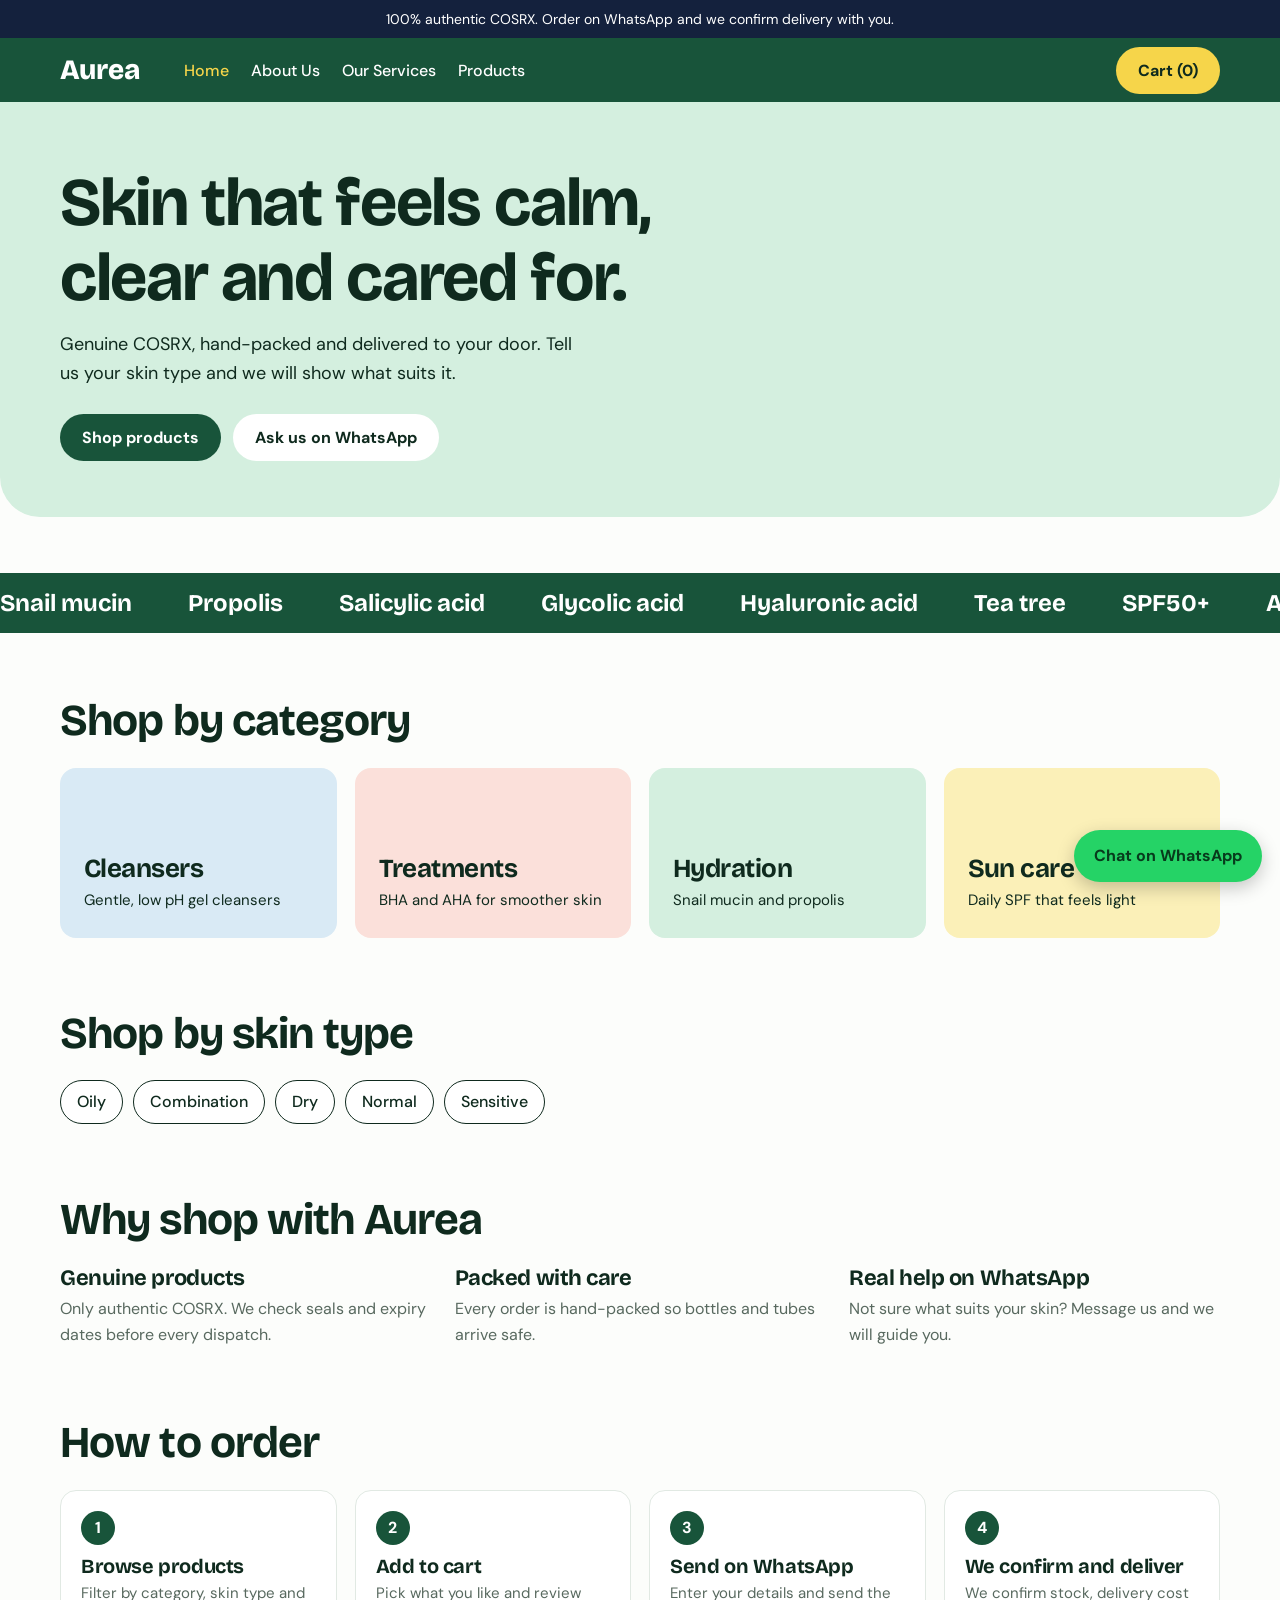
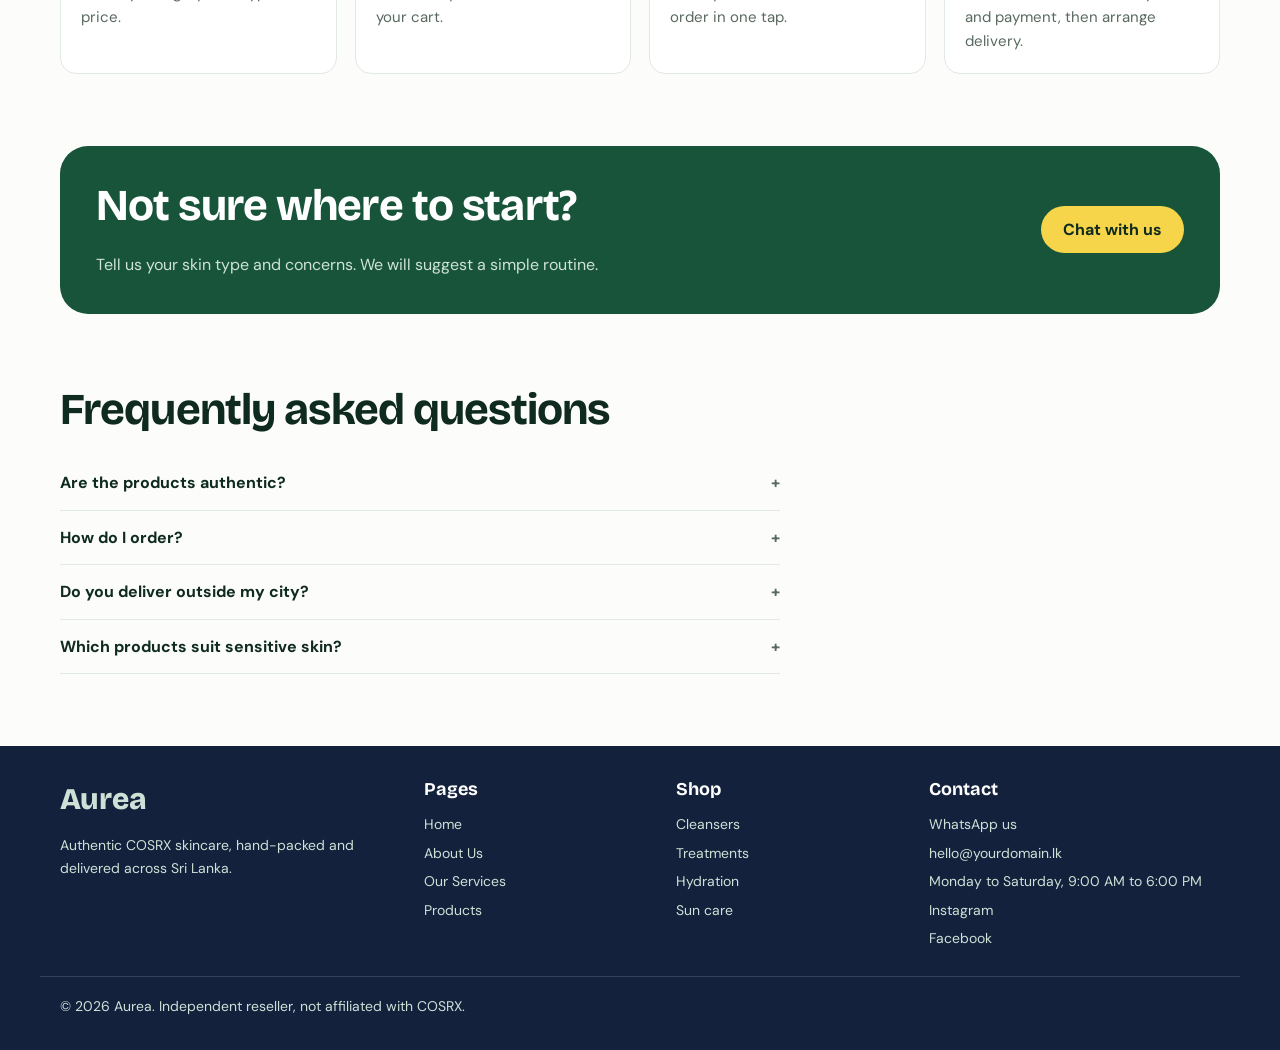
==== index.html @ 050f9576 "Add files via upload" ====
<!DOCTYPE html><html lang="en"><head><meta charset="utf-8"><meta name="viewport" content="width=device-width, initial-scale=1, viewport-fit=cover"><link rel="stylesheet" href="https://fonts.googleapis.com/css2?family=Bricolage+Grotesque:wght@500;700;800&family=DM+Sans:wght@400;500;700&display=swap"><link rel="stylesheet" href="style.css"><script>document.documentElement.className="js"</script><title>Aurea | Authentic COSRX Korean Skincare in Sri Lanka</title><meta name="description" content="Genuine COSRX skincare, hand-packed and delivered across Sri Lanka. Shop by category or skin type and order on WhatsApp."><meta property="og:title" content="Aurea | Authentic COSRX Korean Skincare in Sri Lanka"></head><body data-t="home"><div class="bar">100% authentic COSRX. Order on WhatsApp and we confirm delivery with you.</div>
<header><div class="w"><a class="logo" href="index.html">Aurea</a><nav class="nv"><a href="index.html" class="on">Home</a><a href="about.html">About Us</a><a href="services.html">Our Services</a><a href="products.html">Products</a></nav><span style="flex:1"></span><a class="btn pop" href="products.html#cart">Cart (<span data-cc>0</span>)</a></div></header>
<div class="hero"><div class="w"><h1>Skin that feels calm, clear and cared for.</h1><p>Genuine COSRX, hand-packed and delivered to your door. Tell us your skin type and we will show what suits it.</p><div class="btns"><a class="btn" href="products.html">Shop products</a><a class="btn w2" data-wa="Hello Aurea, I need help choosing a product." target="_blank" rel="noopener">Ask us on WhatsApp</a></div></div></div><div class="tk" aria-hidden="true"><div><span>Snail mucin</span><span>Propolis</span><span>Salicylic acid</span><span>Glycolic acid</span><span>Hyaluronic acid</span><span>Tea tree</span><span>SPF50+</span><span>Aloe</span><span>Snail mucin</span><span>Propolis</span><span>Salicylic acid</span><span>Glycolic acid</span><span>Hyaluronic acid</span><span>Tea tree</span><span>SPF50+</span><span>Aloe</span></div></div><div class="w"><section class="more rv"><h2>Shop by category</h2><div class="cats"><a class="cc c-Cleanse" href="products.html?c=Cleanse"><h3>Cleansers</h3><p>Gentle, low pH gel cleansers</p></a><a class="cc c-Treat" href="products.html?c=Treat"><h3>Treatments</h3><p>BHA and AHA for smoother skin</p></a><a class="cc c-Hydrate" href="products.html?c=Hydrate"><h3>Hydration</h3><p>Snail mucin and propolis</p></a><a class="cc c-Protect" href="products.html?c=Protect"><h3>Sun care</h3><p>Daily SPF that feels light</p></a></div></section><section class="more rv"><h2>Shop by skin type</h2><div class="pick"><a class="ch" href="products.html?s=Oily">Oily</a><a class="ch" href="products.html?s=Combination">Combination</a><a class="ch" href="products.html?s=Dry">Dry</a><a class="ch" href="products.html?s=Normal">Normal</a><a class="ch" href="products.html?s=Sensitive">Sensitive</a></div></section><section class="more rv"><h2>Why shop with Aurea</h2><div class="why"><div><h3>Genuine products</h3><p>Only authentic COSRX. We check seals and expiry dates before every dispatch.</p></div><div><h3>Packed with care</h3><p>Every order is hand-packed so bottles and tubes arrive safe.</p></div><div><h3>Real help on WhatsApp</h3><p>Not sure what suits your skin? Message us and we will guide you.</p></div></div></section><section class="more rv"><h2>How to order</h2><ol class="ol"><li><h3>Browse products</h3><p>Filter by category, skin type and price.</p></li><li><h3>Add to cart</h3><p>Pick what you like and review your cart.</p></li><li><h3>Send on WhatsApp</h3><p>Enter your details and send the order in one tap.</p></li><li><h3>We confirm and deliver</h3><p>We confirm stock, delivery cost and payment, then arrange delivery.</p></li></ol></section><section class="more rv"><div class="cta"><div><h2>Not sure where to start?</h2><p>Tell us your skin type and concerns. We will suggest a simple routine.</p></div><a class="btn pop" data-wa="Hello Aurea, can you suggest a routine for my skin?" target="_blank" rel="noopener">Chat with us</a></div></section><section class="more rv"><h2>Frequently asked questions</h2><div style="max-width:720px"><details><summary>Are the products authentic?</summary><p>Yes. We only sell genuine COSRX, sourced from trusted suppliers.</p></details><details><summary>How do I order?</summary><p>Add products to your cart, enter your name, phone and address, then send the order on WhatsApp. We reply to confirm.</p></details><details><summary>Do you deliver outside my city?</summary><p>Yes, we deliver across Sri Lanka. We confirm the delivery cost with you on WhatsApp.</p></details><details><summary>Which products suit sensitive skin?</summary><p>Use the Sensitive filter on the Products page, and always patch test a new product first.</p></details></div></section></div>
<footer><div class="w fg"><div><a class="logo" href="index.html">Aurea</a><p style="color:#cfe0d6">Authentic COSRX skincare, hand-packed and delivered across Sri Lanka.</p></div><div><h4>Pages</h4><a href="index.html">Home</a><a href="about.html">About Us</a><a href="services.html">Our Services</a><a href="products.html">Products</a></div><div><h4>Shop</h4><a href="products.html?c=Cleanse">Cleansers</a><a href="products.html?c=Treat">Treatments</a><a href="products.html?c=Hydrate">Hydration</a><a href="products.html?c=Protect">Sun care</a></div><div><h4>Contact</h4><a data-wa="Hello Aurea!" target="_blank" rel="noopener">WhatsApp us</a><a data-k="email">email</a><span data-k="hours"></span><a data-k="ig" target="_blank" rel="noopener">Instagram</a><a data-k="fb" target="_blank" rel="noopener">Facebook</a></div></div><div class="w fb"><span>&copy; 2026 Aurea. Independent reseller, not affiliated with COSRX.</span></div></footer><a class="fw" data-wa="Hello Aurea, I need help choosing a product." target="_blank" rel="noopener">Chat on WhatsApp</a><nav class="bn"><a href="index.html">Home</a><a href="products.html">Products</a><a href="products.html#cart">Cart</a></nav><script src="site.js"></script></body></html>
---- style.css ----
:root{--bg:#FCFDFB;--ink:#0F2A1E;--mute:#58695F;--g:#18543A;--mint:#D4EFDF;--pop:#F6D54A;--line:#E1E9E3;--r:16px;box-sizing:border-box}
*{box-sizing:border-box}html{scroll-behavior:smooth}
body{margin:0;background:var(--bg);color:var(--ink);font:400 16px/1.6 "DM Sans",system-ui,sans-serif;padding-top:env(safe-area-inset-top,0)}
h1,h2,h3{font-family:"Bricolage Grotesque",system-ui,sans-serif;margin:0;line-height:1.1;letter-spacing:-.02em}
button,input,select{font:inherit;color:inherit}button{cursor:pointer}
:focus-visible{outline:3px solid var(--g);outline-offset:2px}
.w{max-width:1200px;margin:0 auto;padding:0 20px}
.bar{background:var(--g);color:#fff;text-align:center;font-size:14px;padding:8px 12px}
header{position:sticky;top:0;z-index:20;background:rgba(252,253,251,.92);backdrop-filter:blur(10px);border-bottom:1px solid var(--line)}
header .w{display:flex;align-items:center;gap:16px;height:64px}
.logo{font:800 28px "Bricolage Grotesque";text-decoration:none;color:var(--g)}
.srch{flex:1;max-width:460px;margin-left:auto;border:1.5px solid var(--line);border-radius:999px;padding:9px 18px;background:#fff}
.btn{background:var(--g);color:#fff;border:0;border-radius:999px;padding:11px 22px;font-weight:700;text-decoration:none;display:inline-block}
.btn:hover{background:var(--ink)}.btn.pop{background:var(--pop);color:var(--ink)}.btn:disabled{background:#cfd8d2;color:#6b7a71;cursor:not-allowed}
.btn.o{background:none;color:var(--ink);border:1.5px solid var(--ink)}
.hero{background:var(--mint);border-radius:0 0 40px 40px;padding:44px 0 40px}
.hero h1{font-size:clamp(38px,6vw,68px);max-width:680px}
.hero p{max-width:520px;color:#32503f;font-size:18px;margin:14px 0 22px}
.pick{display:flex;gap:10px;flex-wrap:wrap;align-items:center}.pick b{margin-right:4px}
.ch{border:1.5px solid var(--ink);background:#fff;border-radius:999px;padding:8px 16px;font-weight:500}
.ch:hover,.ch.on{background:var(--ink);color:#fff}
.shop{display:grid;grid-template-columns:250px 1fr;gap:36px;padding:40px 20px 20px;align-items:start}
.sb{position:sticky;top:84px;background:#fff;border:1px solid var(--line);border-radius:var(--r);padding:20px}
.sb h3{font-size:17px;margin:20px 0 10px}.sb h3:first-of-type{margin-top:0}
.sb label{display:flex;gap:10px;align-items:center;padding:4px 0;cursor:pointer}.sb label span{margin-left:auto;color:var(--mute);font-size:13px}
.sb input[type=range]{width:100%;accent-color:var(--g)}.sb input[type=checkbox],.sb input[type=radio]{accent-color:var(--g);width:17px;height:17px}
.tb{display:flex;gap:12px;align-items:center;flex-wrap:wrap;margin-bottom:22px}.tb p{margin:0;color:var(--mute);margin-right:auto}
.tb select{border:1.5px solid var(--line);border-radius:999px;padding:9px 16px;background:#fff}
.fbtn{display:none}
.grid{display:grid;grid-template-columns:repeat(auto-fill,minmax(220px,1fr));gap:22px}
.card{background:#fff;border:1px solid var(--line);border-radius:var(--r);overflow:hidden;display:flex;flex-direction:column}
.tile{position:relative;aspect-ratio:1/1;display:flex;align-items:flex-end;justify-content:center;padding-bottom:16%;border:0;width:100%}
.c-Cleanse{background:#D9EAF5}.c-Treat{background:#FBE0DA}.c-Hydrate{background:#D4EFDF}.c-Protect{background:#FBF0B8}
.badge{position:absolute;top:12px;left:12px;background:#fff;border-radius:999px;font-size:12px;font-weight:700;padding:3px 10px}
.badge.low{background:var(--pop)}.badge.out{background:var(--ink);color:#fff}
.cb{padding:14px 16px 16px;display:flex;flex-direction:column;gap:6px;flex:1}
.cb h3{font-size:19px;line-height:1.2}.cb small{color:var(--mute)}
.cb .row{display:flex;align-items:center;justify-content:space-between;margin-top:auto;padding-top:8px}.pr{font:700 19px "Bricolage Grotesque"}
.add{background:var(--ink);color:#fff;border:0;border-radius:999px;width:38px;height:38px;font-size:22px;line-height:1}.add:disabled{background:#cfd8d2}
.sk{display:flex;gap:6px;flex-wrap:wrap}.sk i{font-style:normal;font-size:12px;background:#EEF4F0;border-radius:6px;padding:2px 8px}
.pk{position:relative;display:flex;align-items:center;justify-content:center;color:var(--g);font-size:11px;font-weight:700;box-shadow:inset -6px 0 12px rgba(0,0,0,.07)}
.pk i{font-style:normal;writing-mode:vertical-rl;transform:rotate(180deg);letter-spacing:.04em}
.bottle{width:64px;height:170px;border-radius:12px;background:#fff}.bottle:before,.drop:before{content:"";position:absolute;top:-24px;left:20px;width:24px;height:26px;background:var(--g);border-radius:4px 4px 0 0}
.tube{width:70px;height:150px;border-radius:6px 6px 26px 26px;background:#fff}
.jar{width:108px;height:80px;border-radius:12px;background:#fff;border-top:16px solid var(--g)}
.drop{width:58px;height:130px;border-radius:8px 8px 16px 16px;background:#fff}.drop:before{left:17px;top:-34px;height:36px;border-radius:10px 10px 2px 2px}
.empty{padding:40px;text-align:center;color:var(--mute);border:1.5px dashed var(--line);border-radius:var(--r)}
section.more{padding:64px 0 8px}section.more h2{font-size:clamp(30px,4vw,44px);margin-bottom:22px}
.steps{display:grid;grid-template-columns:repeat(auto-fit,minmax(220px,1fr));gap:16px}
.st{border-radius:var(--r);padding:22px;border:0;text-align:left;width:100%}.st h3{font-size:24px;margin-bottom:6px}.st p{margin:0;font-size:15px}
details{border-bottom:1px solid var(--line);padding:14px 0}summary{cursor:pointer;font-weight:700;list-style:none;display:flex;justify-content:space-between}summary::after{content:"+";color:var(--mute)}details[open]>summary::after{content:"\2212"}
details p,details ul{margin:10px 0 0;color:var(--mute)}details ul{padding-left:20px}
footer{margin-top:64px;background:var(--ink);color:#cfe0d6;padding:32px 0;font-size:14px}footer .w{display:flex;justify-content:space-between;gap:12px;flex-wrap:wrap}
dialog{border:0;border-radius:24px;padding:0;width:min(880px,94vw);max-height:92vh;overflow:auto;color:var(--ink)}dialog::backdrop{background:rgba(15,42,30,.55)}
.dg{display:grid;grid-template-columns:1fr 1fr}.dg .tile{aspect-ratio:auto;min-height:340px;height:100%;padding-bottom:0;align-items:center}.dg .tile .pk{transform:scale(1.5)}
.di{padding:28px}.di h2{font-size:30px;margin:6px 0 4px}.di .pr{font-size:26px}.x{position:absolute;right:14px;top:14px;background:#fff;border:0;border-radius:50%;width:38px;height:38px;font-size:20px;z-index:2}
.fa{display:grid;grid-template-columns:auto 1fr;gap:4px 16px;margin:16px 0;font-size:15px}.fa dt{color:var(--mute)}.fa dd{margin:0;font-weight:500}
.qty{display:inline-flex;align-items:center;border:1.5px solid var(--line);border-radius:999px;margin-right:10px}.qty button{background:none;border:0;width:36px;height:40px;font-size:18px}.qty span{min-width:22px;text-align:center}
.ov{position:fixed;inset:0;background:rgba(15,42,30,.5);z-index:30;display:none}.ov.on{display:block}
.dr{position:fixed;top:0;right:0;bottom:0;width:min(420px,100%);background:#fff;z-index:31;transform:translateX(105%);transition:transform .25s;display:flex;flex-direction:column;padding:20px;padding-top:calc(20px + env(safe-area-inset-top,0))}.dr.on{transform:none}
.dr h2{font-size:26px;margin-bottom:12px}.dl{flex:1;overflow:auto}
.li{display:grid;grid-template-columns:1fr auto;gap:2px 12px;padding:12px 0;border-bottom:1px solid var(--line);font-size:15px}.li .qty{grid-column:1}
.dr input{width:100%;border:1.5px solid var(--line);border-radius:12px;padding:10px 14px;margin-top:8px}
.tot{display:flex;justify-content:space-between;font:700 20px "Bricolage Grotesque";margin:12px 0}
@media(max-width:900px){.shop{grid-template-columns:1fr;padding-top:24px}.fbtn{display:inline-block}
.sb{position:fixed;left:0;top:0;bottom:0;width:min(320px,88%);z-index:31;border-radius:0;transform:translateX(-105%);transition:transform .25s;overflow:auto}.sb.on{transform:none}
.dg{grid-template-columns:1fr}.dg .tile{min-height:240px}.srch{display:none}header .w{justify-content:space-between}.logo{margin-right:auto}}
@media(prefers-reduced-motion:reduce){*{transition:none!important;scroll-behavior:auto!important}}

.nv{display:flex;gap:22px;margin-left:28px}.nv a{text-decoration:none;font-weight:500}.nv a:hover{color:var(--g)}
a.ch{text-decoration:none;color:var(--ink)}a.ch:hover{color:#fff}.btns{display:flex;gap:12px;flex-wrap:wrap}
.hero{padding:64px 0 56px}.hero p{margin-bottom:26px}.btn.w2{background:#fff;color:var(--ink)}
.cats{display:grid;grid-template-columns:repeat(auto-fit,minmax(240px,1fr));gap:18px}
.cc{border-radius:var(--r);padding:26px 24px;text-decoration:none;color:var(--ink);min-height:170px;display:flex;flex-direction:column;justify-content:flex-end}
.cc:hover{box-shadow:0 0 0 2px var(--ink) inset}.cc h3{font-size:26px}.cc p{margin:4px 0 0;font-size:15px}
.why{display:grid;grid-template-columns:repeat(auto-fit,minmax(240px,1fr));gap:24px}.why h3{font-size:22px;margin-bottom:6px}.why p{margin:0;color:var(--mute)}
.ol{counter-reset:s;display:grid;grid-template-columns:repeat(auto-fit,minmax(210px,1fr));gap:18px;padding:0;list-style:none;margin:0}
.ol li{counter-increment:s;background:#fff;border:1px solid var(--line);border-radius:var(--r);padding:20px}
.ol li:before{content:counter(s);display:grid;place-items:center;width:34px;height:34px;border-radius:50%;background:var(--g);color:#fff;font-weight:700;margin-bottom:10px}
.ol h3{font-size:20px;margin-bottom:4px}.ol p{margin:0;color:var(--mute);font-size:15px}
.cta{background:var(--g);color:#fff;border-radius:28px;padding:36px;display:flex;gap:20px;align-items:center;justify-content:space-between;flex-wrap:wrap}
.cta h2{font-size:clamp(26px,3.5vw,38px);margin:0}.cta p{margin:6px 0 0;color:#cfe3d7}
.fw{position:fixed;right:18px;bottom:calc(18px + env(safe-area-inset-bottom,0px));z-index:25;background:#25D366;color:#073b1c;font-weight:700;text-decoration:none;border-radius:999px;padding:13px 20px;box-shadow:0 6px 18px rgba(0,0,0,.22)}
@media(max-width:600px){.nv{gap:14px;margin-left:12px}}
/* page themes: each page gets its own accent, hero tint and footer colour */
body{--ft:#14213D}
body[data-t=products]{--g:#B3365F;--mint:#FBDDE7;--ft:#3A1030}
body[data-t=about]{--g:#0E6A7C;--mint:#D6EEF2;--ft:#1B2A41}
body[data-t=services]{--g:#B45309;--mint:#FCE6C9;--ft:#2B1A0B}
header{background:var(--g);border:0;backdrop-filter:none;color:#fff}.logo{color:#fff}.nv a{color:#fff}.nv a:hover,.nv a.on{color:var(--pop)}
.bar{background:var(--ft)}footer{background:var(--ft)}.hero p{color:var(--ink)}
footer .fg{display:grid;grid-template-columns:1.5fr 1fr 1fr 1.3fr;gap:28px;padding-bottom:24px}
footer .fg h4{color:#fff;margin:0 0 10px;font:700 18px "Bricolage Grotesque"}footer .fg a,footer .fg span{display:block;color:#cfe0d6;text-decoration:none;padding:3px 0}
footer .fg a:hover{color:var(--pop)}footer .fb{border-top:1px solid rgba(255,255,255,.15);padding-top:18px}footer .logo{font-size:30px}
.bn{display:none}
/* animation: one hero entrance, scroll reveals, a ticker, hovers */
@keyframes up{from{opacity:0;transform:translateY(26px)}to{opacity:1;transform:none}}
@keyframes tick{to{transform:translateX(-50%)}}
@keyframes pulse{0%{box-shadow:0 0 0 0 rgba(37,211,102,.55)}100%{box-shadow:0 0 0 18px rgba(37,211,102,0)}}
.hero h1,.hero p,.hero .btns,.hero .pick{animation:up .7s both}.hero p{animation-delay:.12s}.hero .btns,.hero .pick{animation-delay:.24s}
.js .rv{opacity:0;transform:translateY(24px);transition:opacity .7s,transform .7s}.js .rv.in{opacity:1;transform:none}
.tk{overflow:hidden;background:var(--g);color:#fff;padding:16px 0;margin-top:56px}
.tk div{display:flex;gap:56px;width:max-content;animation:tick 30s linear infinite;font:700 24px "Bricolage Grotesque"}
.cc,.card{transition:transform .2s,box-shadow .2s}.cc:hover{transform:translateY(-6px)}.card:hover{transform:translateY(-4px);box-shadow:0 12px 26px rgba(0,0,0,.09)}
.card{animation:up .5s both}.fw{animation:pulse 2.2s infinite}
@media(max-width:700px){.nv{display:none}footer .fg{grid-template-columns:1fr 1fr}body{padding-bottom:58px}
.bn{display:grid;grid-template-columns:repeat(3,1fr);position:fixed;bottom:0;left:0;right:0;z-index:24;background:#fff;border-top:1px solid var(--line);padding-bottom:env(safe-area-inset-bottom,0px)}
.bn a{text-align:center;padding:14px 0;text-decoration:none;font-weight:700;font-size:14px}.fw{bottom:calc(72px + env(safe-area-inset-bottom,0px))}}
@media(prefers-reduced-motion:reduce){*{animation:none!important}.js .rv{opacity:1;transform:none}}
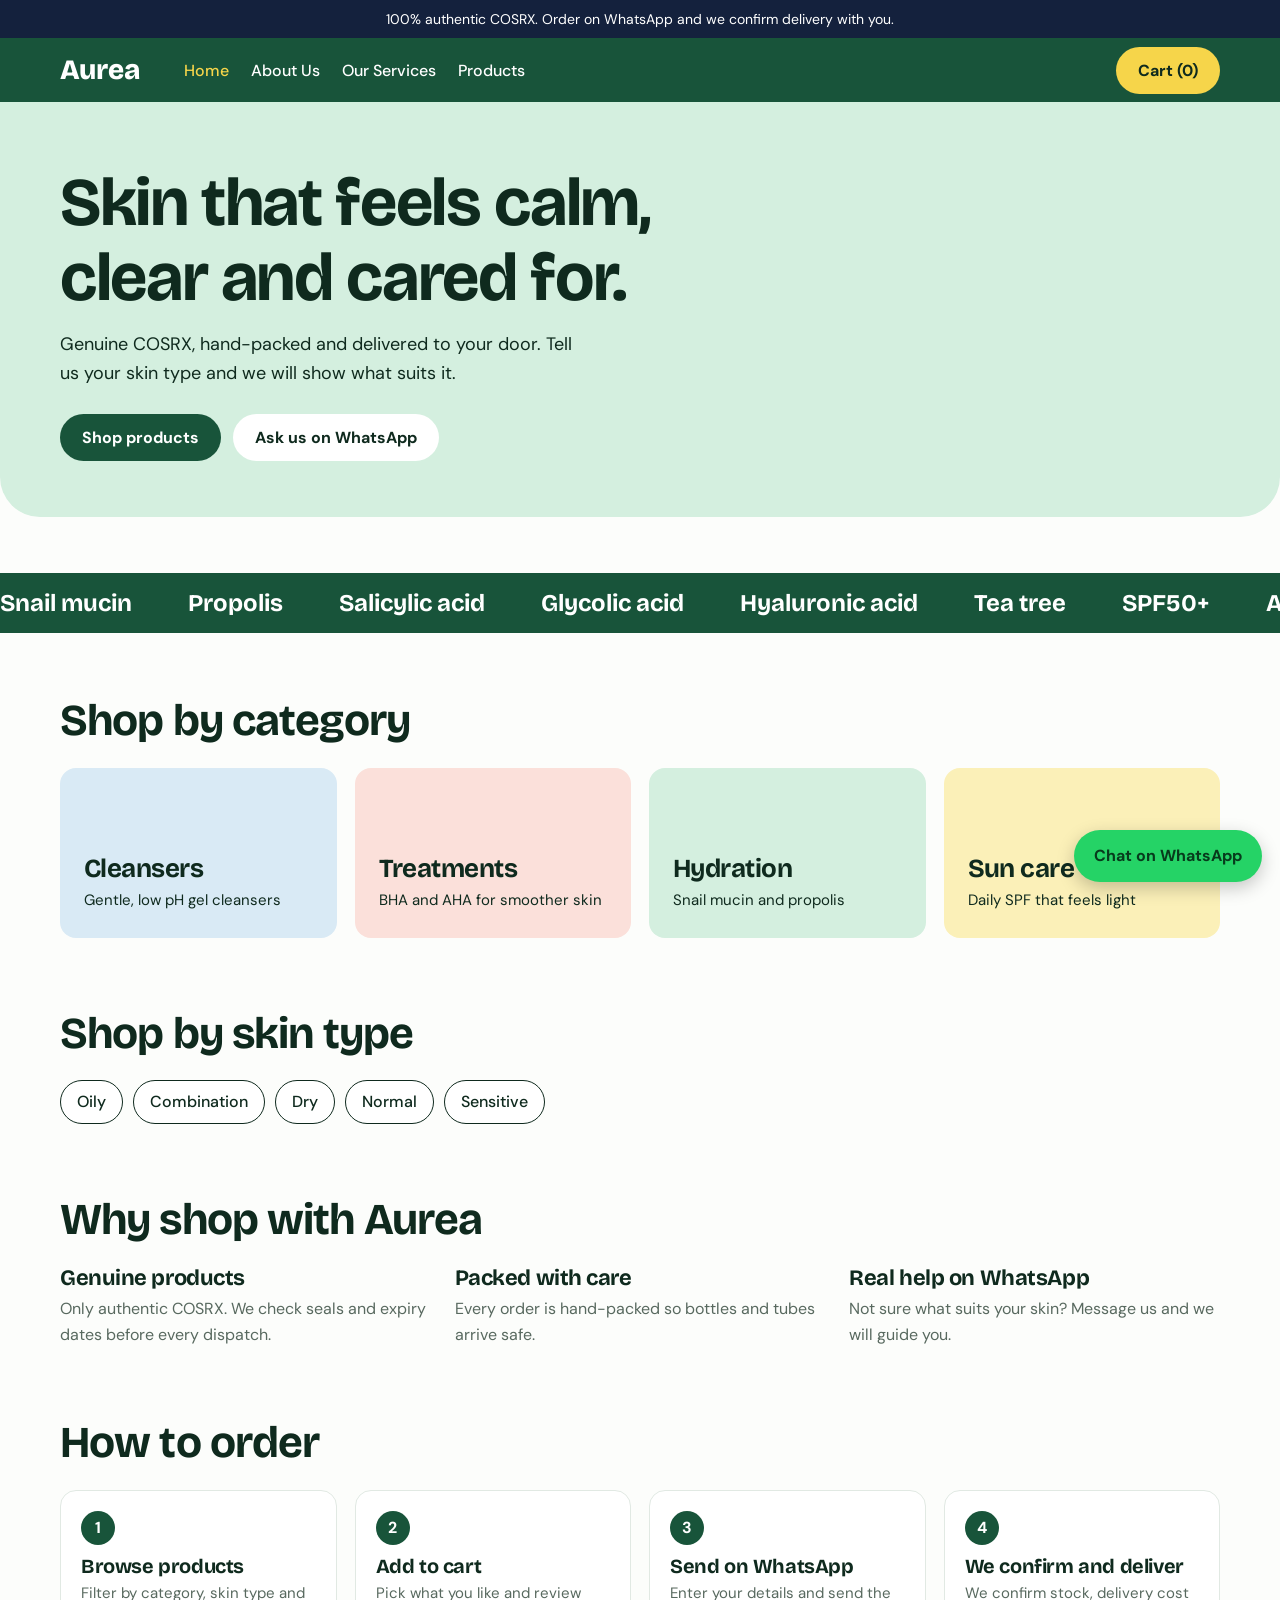
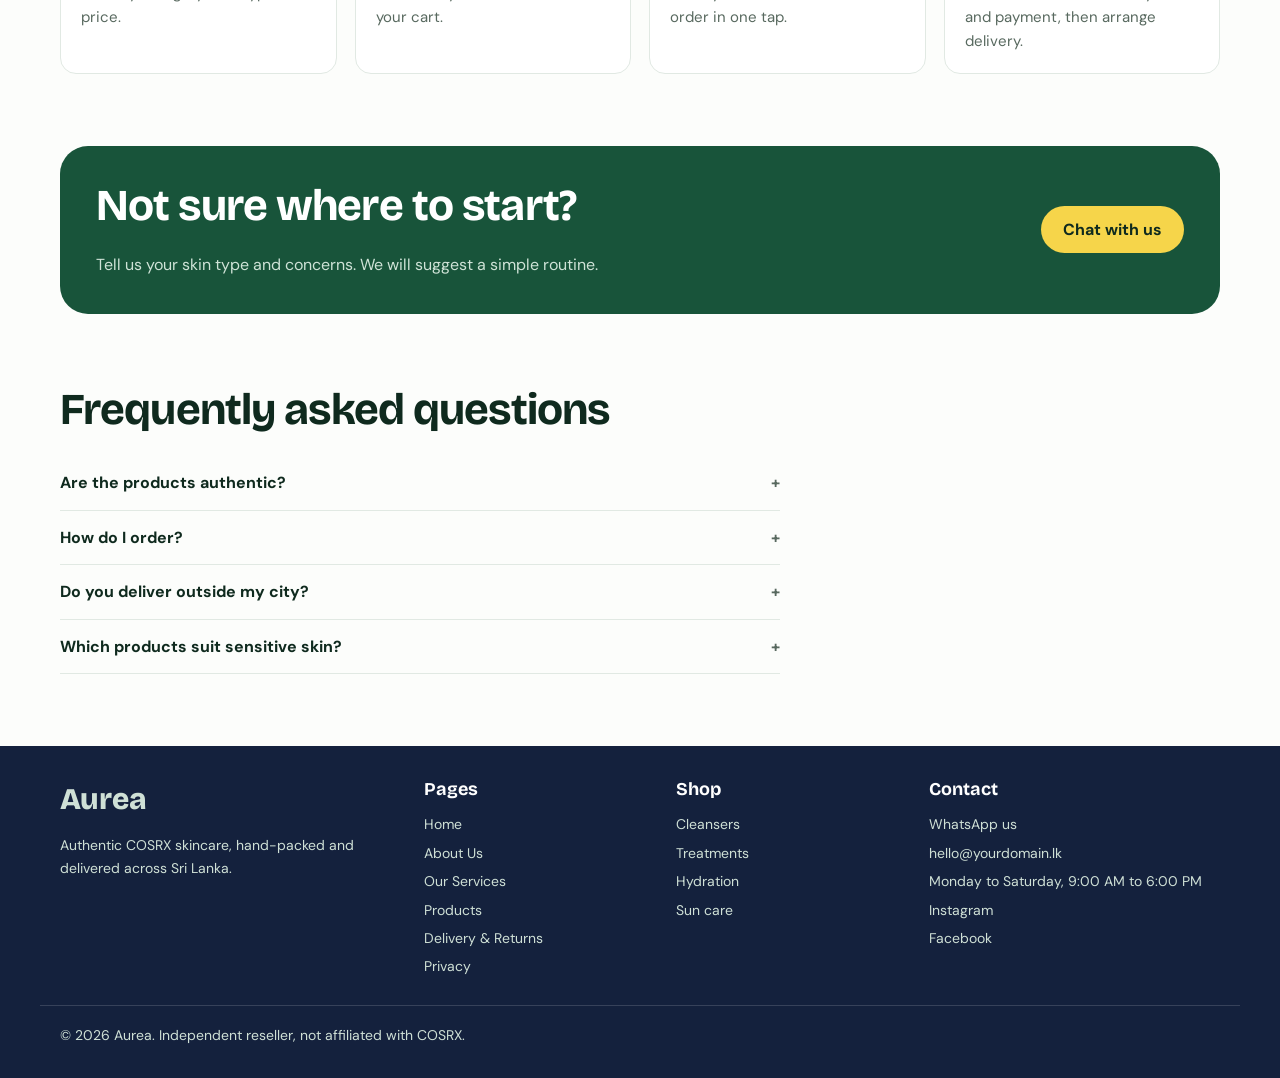
==== commit 434d636f: "Add files via upload" ====
--- a/index.html
+++ b/index.html
@@ -1,4 +1,4 @@
-<!DOCTYPE html><html lang="en"><head><meta charset="utf-8"><meta name="viewport" content="width=device-width, initial-scale=1, viewport-fit=cover"><link rel="stylesheet" href="https://fonts.googleapis.com/css2?family=Bricolage+Grotesque:wght@500;700;800&family=DM+Sans:wght@400;500;700&display=swap"><link rel="stylesheet" href="style.css"><script>document.documentElement.className="js"</script><title>Aurea | Authentic COSRX Korean Skincare in Sri Lanka</title><meta name="description" content="Genuine COSRX skincare, hand-packed and delivered across Sri Lanka. Shop by category or skin type and order on WhatsApp."><meta property="og:title" content="Aurea | Authentic COSRX Korean Skincare in Sri Lanka"></head><body data-t="home"><div class="bar">100% authentic COSRX. Order on WhatsApp and we confirm delivery with you.</div>
+<!DOCTYPE html><html lang="en"><head><meta charset="utf-8"><meta name="viewport" content="width=device-width, initial-scale=1, viewport-fit=cover"><link rel="stylesheet" href="https://fonts.googleapis.com/css2?family=Bricolage+Grotesque:wght@500;700;800&family=DM+Sans:wght@400;500;700&display=swap"><link rel="stylesheet" href="style.css"><script>document.documentElement.className="js"</script><title>Aurea | Authentic COSRX Korean Skincare in Sri Lanka</title><meta name="description" content="Genuine COSRX skincare, hand-packed and delivered across Sri Lanka. Shop by category or skin type and order on WhatsApp."><meta property="og:title" content="Aurea | Authentic COSRX Korean Skincare in Sri Lanka"><link rel="icon" href="favicon.svg" type="image/svg+xml"><link rel="canonical" href="https://YOUR-SITE.example/"><meta property="og:type" content="website"><meta property="og:site_name" content="Aurea"><meta property="og:image" content="https://YOUR-SITE.example/og.png"><meta name="twitter:card" content="summary_large_image"></head><body data-t="home"><div class="bar">100% authentic COSRX. Order on WhatsApp and we confirm delivery with you.</div>
 <header><div class="w"><a class="logo" href="index.html">Aurea</a><nav class="nv"><a href="index.html" class="on">Home</a><a href="about.html">About Us</a><a href="services.html">Our Services</a><a href="products.html">Products</a></nav><span style="flex:1"></span><a class="btn pop" href="products.html#cart">Cart (<span data-cc>0</span>)</a></div></header>
 <div class="hero"><div class="w"><h1>Skin that feels calm, clear and cared for.</h1><p>Genuine COSRX, hand-packed and delivered to your door. Tell us your skin type and we will show what suits it.</p><div class="btns"><a class="btn" href="products.html">Shop products</a><a class="btn w2" data-wa="Hello Aurea, I need help choosing a product." target="_blank" rel="noopener">Ask us on WhatsApp</a></div></div></div><div class="tk" aria-hidden="true"><div><span>Snail mucin</span><span>Propolis</span><span>Salicylic acid</span><span>Glycolic acid</span><span>Hyaluronic acid</span><span>Tea tree</span><span>SPF50+</span><span>Aloe</span><span>Snail mucin</span><span>Propolis</span><span>Salicylic acid</span><span>Glycolic acid</span><span>Hyaluronic acid</span><span>Tea tree</span><span>SPF50+</span><span>Aloe</span></div></div><div class="w"><section class="more rv"><h2>Shop by category</h2><div class="cats"><a class="cc c-Cleanse" href="products.html?c=Cleanse"><h3>Cleansers</h3><p>Gentle, low pH gel cleansers</p></a><a class="cc c-Treat" href="products.html?c=Treat"><h3>Treatments</h3><p>BHA and AHA for smoother skin</p></a><a class="cc c-Hydrate" href="products.html?c=Hydrate"><h3>Hydration</h3><p>Snail mucin and propolis</p></a><a class="cc c-Protect" href="products.html?c=Protect"><h3>Sun care</h3><p>Daily SPF that feels light</p></a></div></section><section class="more rv"><h2>Shop by skin type</h2><div class="pick"><a class="ch" href="products.html?s=Oily">Oily</a><a class="ch" href="products.html?s=Combination">Combination</a><a class="ch" href="products.html?s=Dry">Dry</a><a class="ch" href="products.html?s=Normal">Normal</a><a class="ch" href="products.html?s=Sensitive">Sensitive</a></div></section><section class="more rv"><h2>Why shop with Aurea</h2><div class="why"><div><h3>Genuine products</h3><p>Only authentic COSRX. We check seals and expiry dates before every dispatch.</p></div><div><h3>Packed with care</h3><p>Every order is hand-packed so bottles and tubes arrive safe.</p></div><div><h3>Real help on WhatsApp</h3><p>Not sure what suits your skin? Message us and we will guide you.</p></div></div></section><section class="more rv"><h2>How to order</h2><ol class="ol"><li><h3>Browse products</h3><p>Filter by category, skin type and price.</p></li><li><h3>Add to cart</h3><p>Pick what you like and review your cart.</p></li><li><h3>Send on WhatsApp</h3><p>Enter your details and send the order in one tap.</p></li><li><h3>We confirm and deliver</h3><p>We confirm stock, delivery cost and payment, then arrange delivery.</p></li></ol></section><section class="more rv"><div class="cta"><div><h2>Not sure where to start?</h2><p>Tell us your skin type and concerns. We will suggest a simple routine.</p></div><a class="btn pop" data-wa="Hello Aurea, can you suggest a routine for my skin?" target="_blank" rel="noopener">Chat with us</a></div></section><section class="more rv"><h2>Frequently asked questions</h2><div style="max-width:720px"><details><summary>Are the products authentic?</summary><p>Yes. We only sell genuine COSRX, sourced from trusted suppliers.</p></details><details><summary>How do I order?</summary><p>Add products to your cart, enter your name, phone and address, then send the order on WhatsApp. We reply to confirm.</p></details><details><summary>Do you deliver outside my city?</summary><p>Yes, we deliver across Sri Lanka. We confirm the delivery cost with you on WhatsApp.</p></details><details><summary>Which products suit sensitive skin?</summary><p>Use the Sensitive filter on the Products page, and always patch test a new product first.</p></details></div></section></div>
-<footer><div class="w fg"><div><a class="logo" href="index.html">Aurea</a><p style="color:#cfe0d6">Authentic COSRX skincare, hand-packed and delivered across Sri Lanka.</p></div><div><h4>Pages</h4><a href="index.html">Home</a><a href="about.html">About Us</a><a href="services.html">Our Services</a><a href="products.html">Products</a></div><div><h4>Shop</h4><a href="products.html?c=Cleanse">Cleansers</a><a href="products.html?c=Treat">Treatments</a><a href="products.html?c=Hydrate">Hydration</a><a href="products.html?c=Protect">Sun care</a></div><div><h4>Contact</h4><a data-wa="Hello Aurea!" target="_blank" rel="noopener">WhatsApp us</a><a data-k="email">email</a><span data-k="hours"></span><a data-k="ig" target="_blank" rel="noopener">Instagram</a><a data-k="fb" target="_blank" rel="noopener">Facebook</a></div></div><div class="w fb"><span>&copy; 2026 Aurea. Independent reseller, not affiliated with COSRX.</span></div></footer><a class="fw" data-wa="Hello Aurea, I need help choosing a product." target="_blank" rel="noopener">Chat on WhatsApp</a><nav class="bn"><a href="index.html">Home</a><a href="products.html">Products</a><a href="products.html#cart">Cart</a></nav><script src="site.js"></script></body></html>+<footer><div class="w fg"><div><a class="logo" href="index.html">Aurea</a><p style="color:#cfe0d6">Authentic COSRX skincare, hand-packed and delivered across Sri Lanka.</p></div><div><h4>Pages</h4><a href="index.html">Home</a><a href="about.html">About Us</a><a href="services.html">Our Services</a><a href="products.html">Products</a><a href="policy.html">Delivery &amp; Returns</a><a href="privacy.html">Privacy</a></div><div><h4>Shop</h4><a href="products.html?c=Cleanse">Cleansers</a><a href="products.html?c=Treat">Treatments</a><a href="products.html?c=Hydrate">Hydration</a><a href="products.html?c=Protect">Sun care</a></div><div><h4>Contact</h4><a data-wa="Hello Aurea!" target="_blank" rel="noopener">WhatsApp us</a><a data-k="email">email</a><span data-k="hours"></span><a data-k="ig" target="_blank" rel="noopener">Instagram</a><a data-k="fb" target="_blank" rel="noopener">Facebook</a></div></div><div class="w fb"><span>&copy; 2026 Aurea. Independent reseller, not affiliated with COSRX.</span></div></footer><a class="fw" data-wa="Hello Aurea, I need help choosing a product." target="_blank" rel="noopener">Chat on WhatsApp</a><nav class="bn"><a href="index.html">Home</a><a href="products.html">Products</a><a href="products.html#cart">Cart</a></nav><script src="site.js"></script></body></html>
--- a/style.css
+++ b/style.css
@@ -107,4 +107,8 @@
 @media(max-width:700px){.nv{display:none}footer .fg{grid-template-columns:1fr 1fr}body{padding-bottom:58px}
 .bn{display:grid;grid-template-columns:repeat(3,1fr);position:fixed;bottom:0;left:0;right:0;z-index:24;background:#fff;border-top:1px solid var(--line);padding-bottom:env(safe-area-inset-bottom,0px)}
 .bn a{text-align:center;padding:14px 0;text-decoration:none;font-weight:700;font-size:14px}.fw{bottom:calc(72px + env(safe-area-inset-bottom,0px))}}
-@media(prefers-reduced-motion:reduce){*{animation:none!important}.js .rv{opacity:1;transform:none}}+@media(prefers-reduced-motion:reduce){*{animation:none!important}.js .rv{opacity:1;transform:none}}
+body[data-t=legal]{--g:#475569;--mint:#E8ECF1;--ft:#1E293B}
+.tile{text-decoration:none}.tile img{position:absolute;inset:0;width:100%;height:100%;object-fit:contain;background:#fff;padding:8%}.badge{z-index:1}
+.cb h3 a{color:inherit;text-decoration:none}.cb h3 a:hover{text-decoration:underline}
+.leg{max-width:760px}.leg h2{font-size:26px;margin:30px 0 8px}.leg p,.leg li{color:var(--mute)}.crumb{font-size:14px;color:var(--mute)}.crumb a{color:var(--g)}
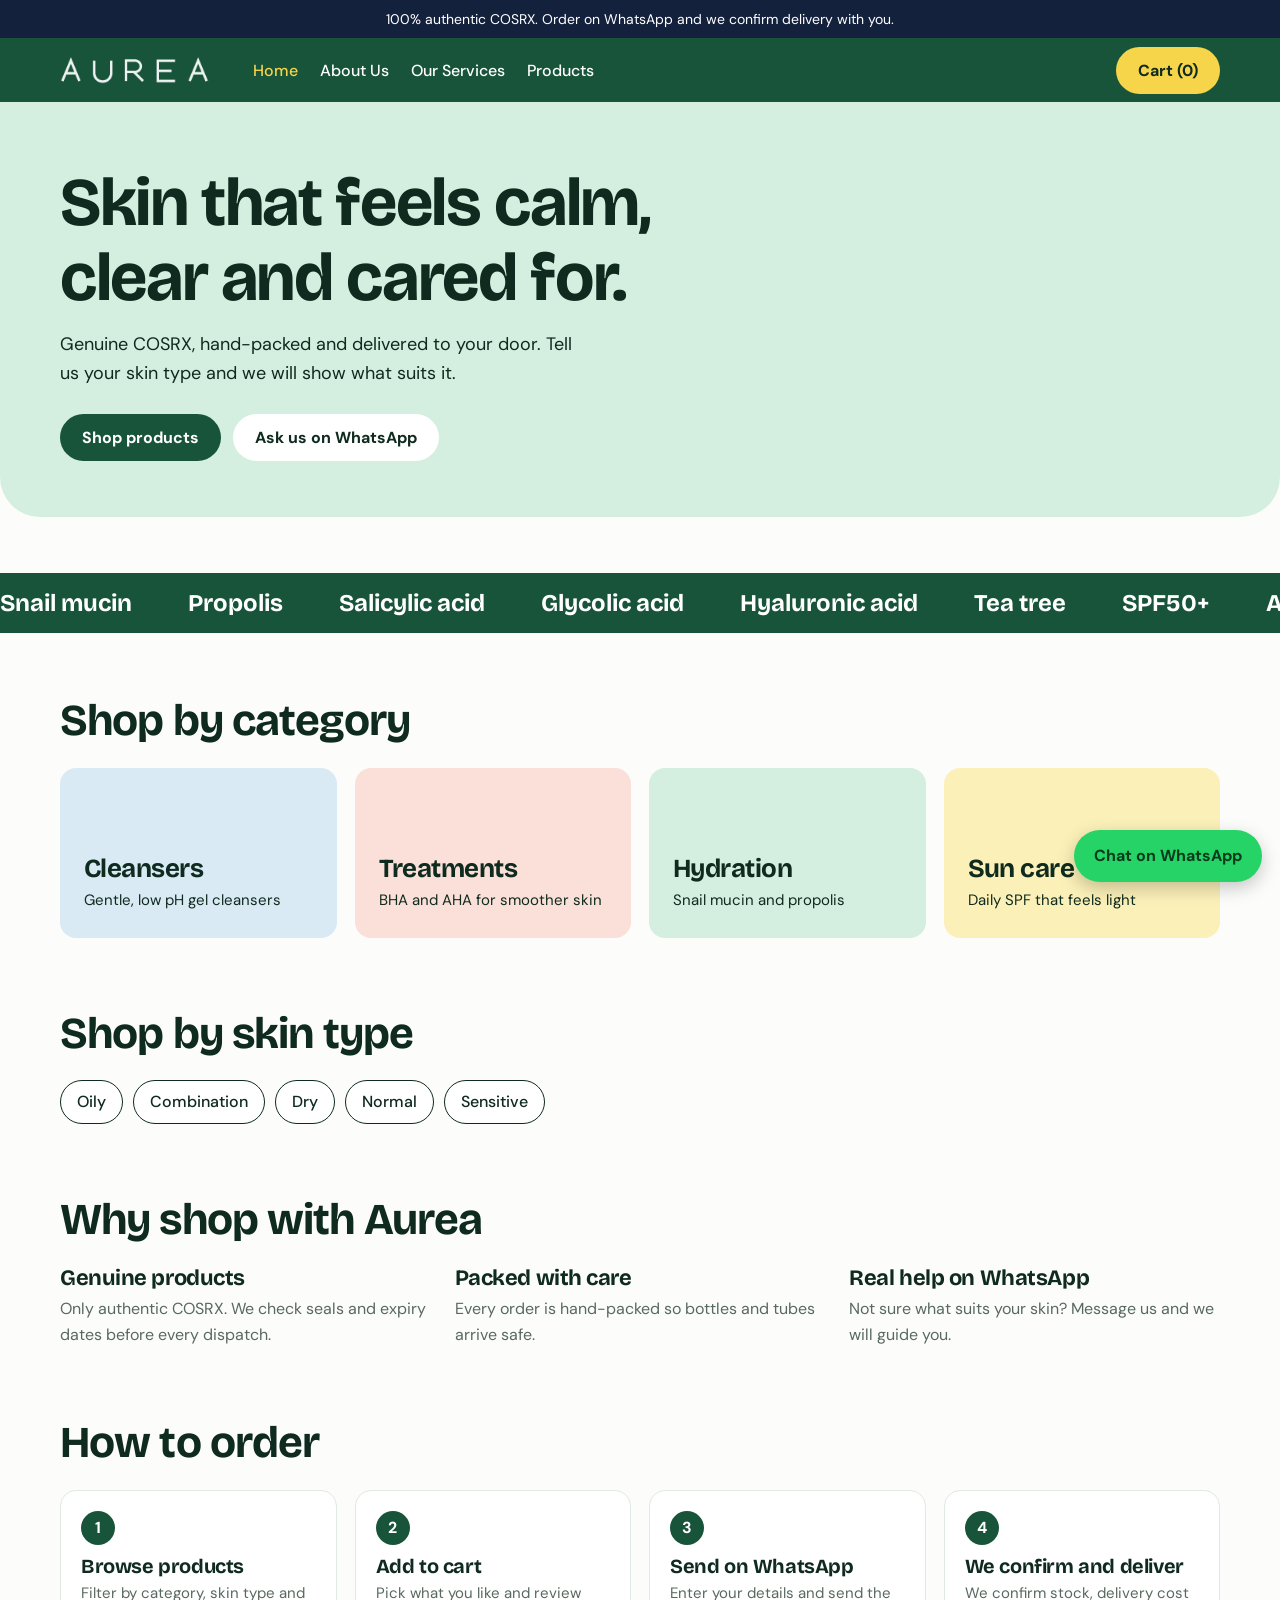
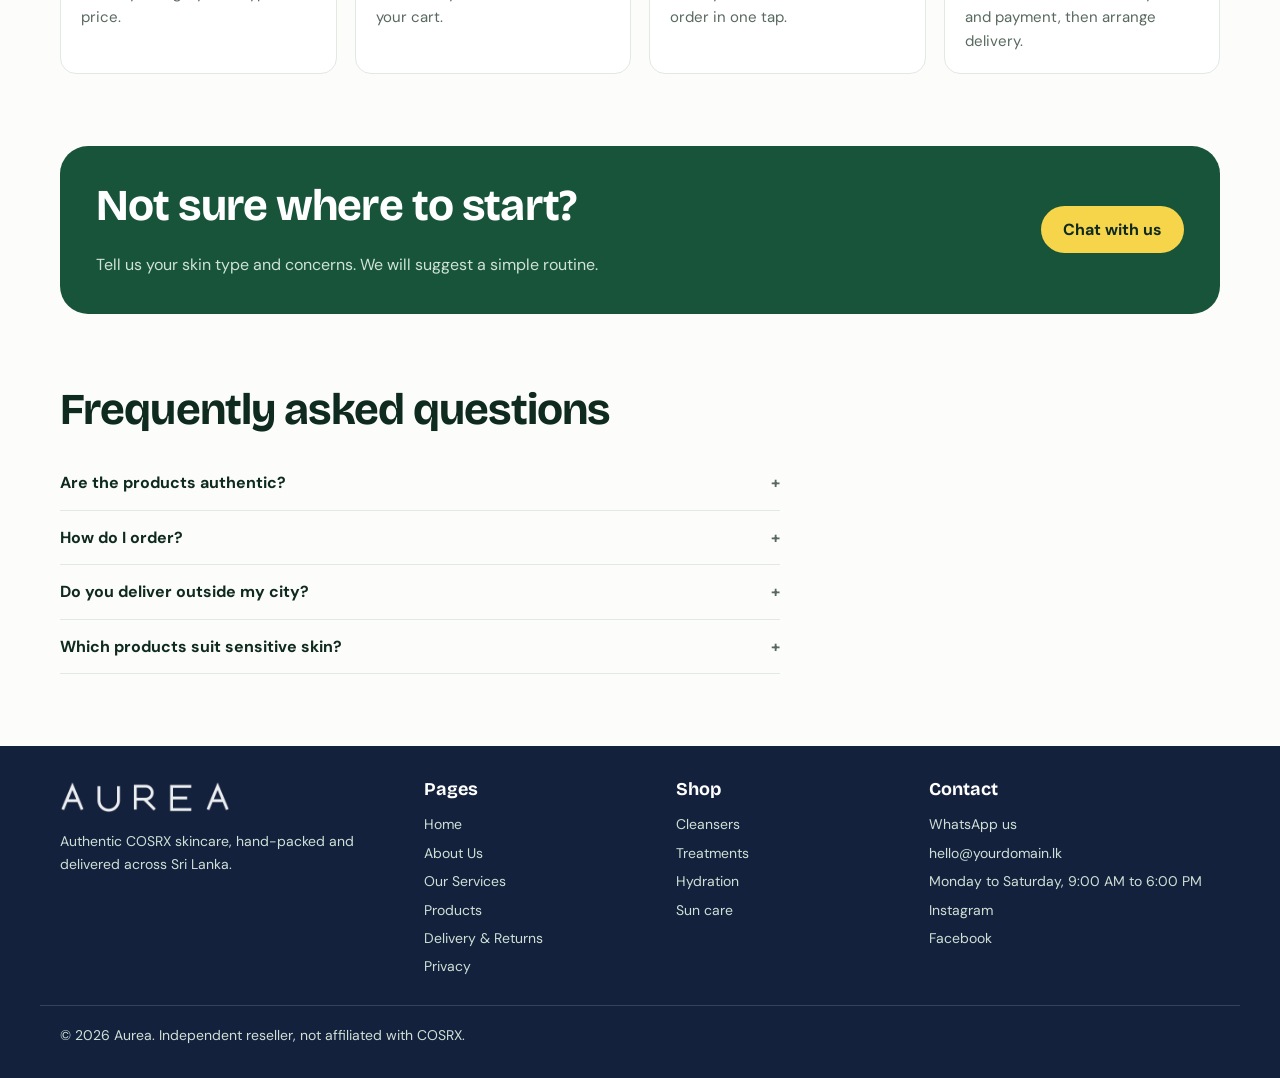
==== commit 1cf23503: "Add files via upload" ====
--- a/index.html
+++ b/index.html
@@ -1,4 +1,4 @@
 <!DOCTYPE html><html lang="en"><head><meta charset="utf-8"><meta name="viewport" content="width=device-width, initial-scale=1, viewport-fit=cover"><link rel="stylesheet" href="https://fonts.googleapis.com/css2?family=Bricolage+Grotesque:wght@500;700;800&family=DM+Sans:wght@400;500;700&display=swap"><link rel="stylesheet" href="style.css"><script>document.documentElement.className="js"</script><title>Aurea | Authentic COSRX Korean Skincare in Sri Lanka</title><meta name="description" content="Genuine COSRX skincare, hand-packed and delivered across Sri Lanka. Shop by category or skin type and order on WhatsApp."><meta property="og:title" content="Aurea | Authentic COSRX Korean Skincare in Sri Lanka"><link rel="icon" href="favicon.svg" type="image/svg+xml"><link rel="canonical" href="https://YOUR-SITE.example/"><meta property="og:type" content="website"><meta property="og:site_name" content="Aurea"><meta property="og:image" content="https://YOUR-SITE.example/og.png"><meta name="twitter:card" content="summary_large_image"></head><body data-t="home"><div class="bar">100% authentic COSRX. Order on WhatsApp and we confirm delivery with you.</div>
-<header><div class="w"><a class="logo" href="index.html">Aurea</a><nav class="nv"><a href="index.html" class="on">Home</a><a href="about.html">About Us</a><a href="services.html">Our Services</a><a href="products.html">Products</a></nav><span style="flex:1"></span><a class="btn pop" href="products.html#cart">Cart (<span data-cc>0</span>)</a></div></header>
+<header><div class="w"><a class="logo" href="index.html"><img src="logo-white.png" alt="Aurea" width="148" height="28"></a><nav class="nv"><a href="index.html" class="on">Home</a><a href="about.html">About Us</a><a href="services.html">Our Services</a><a href="products.html">Products</a></nav><span style="flex:1"></span><a class="btn pop" href="products.html#cart">Cart (<span data-cc>0</span>)</a></div></header>
 <div class="hero"><div class="w"><h1>Skin that feels calm, clear and cared for.</h1><p>Genuine COSRX, hand-packed and delivered to your door. Tell us your skin type and we will show what suits it.</p><div class="btns"><a class="btn" href="products.html">Shop products</a><a class="btn w2" data-wa="Hello Aurea, I need help choosing a product." target="_blank" rel="noopener">Ask us on WhatsApp</a></div></div></div><div class="tk" aria-hidden="true"><div><span>Snail mucin</span><span>Propolis</span><span>Salicylic acid</span><span>Glycolic acid</span><span>Hyaluronic acid</span><span>Tea tree</span><span>SPF50+</span><span>Aloe</span><span>Snail mucin</span><span>Propolis</span><span>Salicylic acid</span><span>Glycolic acid</span><span>Hyaluronic acid</span><span>Tea tree</span><span>SPF50+</span><span>Aloe</span></div></div><div class="w"><section class="more rv"><h2>Shop by category</h2><div class="cats"><a class="cc c-Cleanse" href="products.html?c=Cleanse"><h3>Cleansers</h3><p>Gentle, low pH gel cleansers</p></a><a class="cc c-Treat" href="products.html?c=Treat"><h3>Treatments</h3><p>BHA and AHA for smoother skin</p></a><a class="cc c-Hydrate" href="products.html?c=Hydrate"><h3>Hydration</h3><p>Snail mucin and propolis</p></a><a class="cc c-Protect" href="products.html?c=Protect"><h3>Sun care</h3><p>Daily SPF that feels light</p></a></div></section><section class="more rv"><h2>Shop by skin type</h2><div class="pick"><a class="ch" href="products.html?s=Oily">Oily</a><a class="ch" href="products.html?s=Combination">Combination</a><a class="ch" href="products.html?s=Dry">Dry</a><a class="ch" href="products.html?s=Normal">Normal</a><a class="ch" href="products.html?s=Sensitive">Sensitive</a></div></section><section class="more rv"><h2>Why shop with Aurea</h2><div class="why"><div><h3>Genuine products</h3><p>Only authentic COSRX. We check seals and expiry dates before every dispatch.</p></div><div><h3>Packed with care</h3><p>Every order is hand-packed so bottles and tubes arrive safe.</p></div><div><h3>Real help on WhatsApp</h3><p>Not sure what suits your skin? Message us and we will guide you.</p></div></div></section><section class="more rv"><h2>How to order</h2><ol class="ol"><li><h3>Browse products</h3><p>Filter by category, skin type and price.</p></li><li><h3>Add to cart</h3><p>Pick what you like and review your cart.</p></li><li><h3>Send on WhatsApp</h3><p>Enter your details and send the order in one tap.</p></li><li><h3>We confirm and deliver</h3><p>We confirm stock, delivery cost and payment, then arrange delivery.</p></li></ol></section><section class="more rv"><div class="cta"><div><h2>Not sure where to start?</h2><p>Tell us your skin type and concerns. We will suggest a simple routine.</p></div><a class="btn pop" data-wa="Hello Aurea, can you suggest a routine for my skin?" target="_blank" rel="noopener">Chat with us</a></div></section><section class="more rv"><h2>Frequently asked questions</h2><div style="max-width:720px"><details><summary>Are the products authentic?</summary><p>Yes. We only sell genuine COSRX, sourced from trusted suppliers.</p></details><details><summary>How do I order?</summary><p>Add products to your cart, enter your name, phone and address, then send the order on WhatsApp. We reply to confirm.</p></details><details><summary>Do you deliver outside my city?</summary><p>Yes, we deliver across Sri Lanka. We confirm the delivery cost with you on WhatsApp.</p></details><details><summary>Which products suit sensitive skin?</summary><p>Use the Sensitive filter on the Products page, and always patch test a new product first.</p></details></div></section></div>
-<footer><div class="w fg"><div><a class="logo" href="index.html">Aurea</a><p style="color:#cfe0d6">Authentic COSRX skincare, hand-packed and delivered across Sri Lanka.</p></div><div><h4>Pages</h4><a href="index.html">Home</a><a href="about.html">About Us</a><a href="services.html">Our Services</a><a href="products.html">Products</a><a href="policy.html">Delivery &amp; Returns</a><a href="privacy.html">Privacy</a></div><div><h4>Shop</h4><a href="products.html?c=Cleanse">Cleansers</a><a href="products.html?c=Treat">Treatments</a><a href="products.html?c=Hydrate">Hydration</a><a href="products.html?c=Protect">Sun care</a></div><div><h4>Contact</h4><a data-wa="Hello Aurea!" target="_blank" rel="noopener">WhatsApp us</a><a data-k="email">email</a><span data-k="hours"></span><a data-k="ig" target="_blank" rel="noopener">Instagram</a><a data-k="fb" target="_blank" rel="noopener">Facebook</a></div></div><div class="w fb"><span>&copy; 2026 Aurea. Independent reseller, not affiliated with COSRX.</span></div></footer><a class="fw" data-wa="Hello Aurea, I need help choosing a product." target="_blank" rel="noopener">Chat on WhatsApp</a><nav class="bn"><a href="index.html">Home</a><a href="products.html">Products</a><a href="products.html#cart">Cart</a></nav><script src="site.js"></script></body></html>+<footer><div class="w fg"><div><a class="logo" href="index.html"><img src="logo-white.png" alt="Aurea" width="148" height="28"></a><p style="color:#cfe0d6">Authentic COSRX skincare, hand-packed and delivered across Sri Lanka.</p></div><div><h4>Pages</h4><a href="index.html">Home</a><a href="about.html">About Us</a><a href="services.html">Our Services</a><a href="products.html">Products</a><a href="policy.html">Delivery &amp; Returns</a><a href="privacy.html">Privacy</a></div><div><h4>Shop</h4><a href="products.html?c=Cleanse">Cleansers</a><a href="products.html?c=Treat">Treatments</a><a href="products.html?c=Hydrate">Hydration</a><a href="products.html?c=Protect">Sun care</a></div><div><h4>Contact</h4><a data-wa="Hello Aurea!" target="_blank" rel="noopener">WhatsApp us</a><a data-k="email">email</a><span data-k="hours"></span><a data-k="ig" target="_blank" rel="noopener">Instagram</a><a data-k="fb" target="_blank" rel="noopener">Facebook</a></div></div><div class="w fb"><span>&copy; 2026 Aurea. Independent reseller, not affiliated with COSRX.</span></div></footer><a class="fw" data-wa="Hello Aurea, I need help choosing a product." target="_blank" rel="noopener">Chat on WhatsApp</a><nav class="bn"><a href="index.html">Home</a><a href="products.html">Products</a><a href="products.html#cart">Cart</a></nav><script src="site.js"></script></body></html>
--- a/style.css
+++ b/style.css
@@ -111,4 +111,11 @@
 body[data-t=legal]{--g:#475569;--mint:#E8ECF1;--ft:#1E293B}
 .tile{text-decoration:none}.tile img{position:absolute;inset:0;width:100%;height:100%;object-fit:contain;background:#fff;padding:8%}.badge{z-index:1}
 .cb h3 a{color:inherit;text-decoration:none}.cb h3 a:hover{text-decoration:underline}
-.leg{max-width:760px}.leg h2{font-size:26px;margin:30px 0 8px}.leg p,.leg li{color:var(--mute)}.crumb{font-size:14px;color:var(--mute)}.crumb a{color:var(--g)}+.leg{max-width:760px}.leg h2{font-size:26px;margin:30px 0 8px}.leg p,.leg li{color:var(--mute)}.crumb{font-size:14px;color:var(--mute)}.crumb a{color:var(--g)}.logo img{display:block;height:28px;width:auto}footer .logo img{height:32px}
+.tile img.mi{cursor:zoom-in}.tile .th{position:absolute;left:0;right:0;bottom:0;z-index:2;display:flex;gap:8px;justify-content:center;padding:10px;background:linear-gradient(transparent,rgba(255,255,255,.92) 40%);overflow-x:auto}
+.tile .th img{position:static;inset:auto;width:54px;height:54px;flex:none;padding:3px;border:2px solid var(--line);border-radius:10px;object-fit:cover;cursor:pointer;background:#fff}.tile .th img.on,.tile .th img:hover{border-color:var(--g)}.tile .th:has(img:only-child){display:none}
+.lb{position:fixed;inset:0;z-index:999;background:rgba(8,20,14,.94);display:flex;align-items:center;justify-content:center}.lb[hidden]{display:none}
+.lb>img{max-width:92vw;max-height:88vh;object-fit:contain;background:#fff;border-radius:8px}
+.lb button{position:absolute;border:0;background:rgba(255,255,255,.14);color:#fff;cursor:pointer;border-radius:50%;width:48px;height:48px;font-size:32px;line-height:1;display:flex;align-items:center;justify-content:center}.lb button:hover{background:rgba(255,255,255,.28)}
+.lx{top:max(14px,env(safe-area-inset-top));right:14px}.lp{left:12px;top:50%;margin-top:-24px}.ln{right:12px;top:50%;margin-top:-24px}.lb.one .lp,.lb.one .ln{display:none}
+.lc{position:absolute;bottom:max(16px,env(safe-area-inset-bottom));left:0;right:0;text-align:center;color:#fff;font-size:14px}
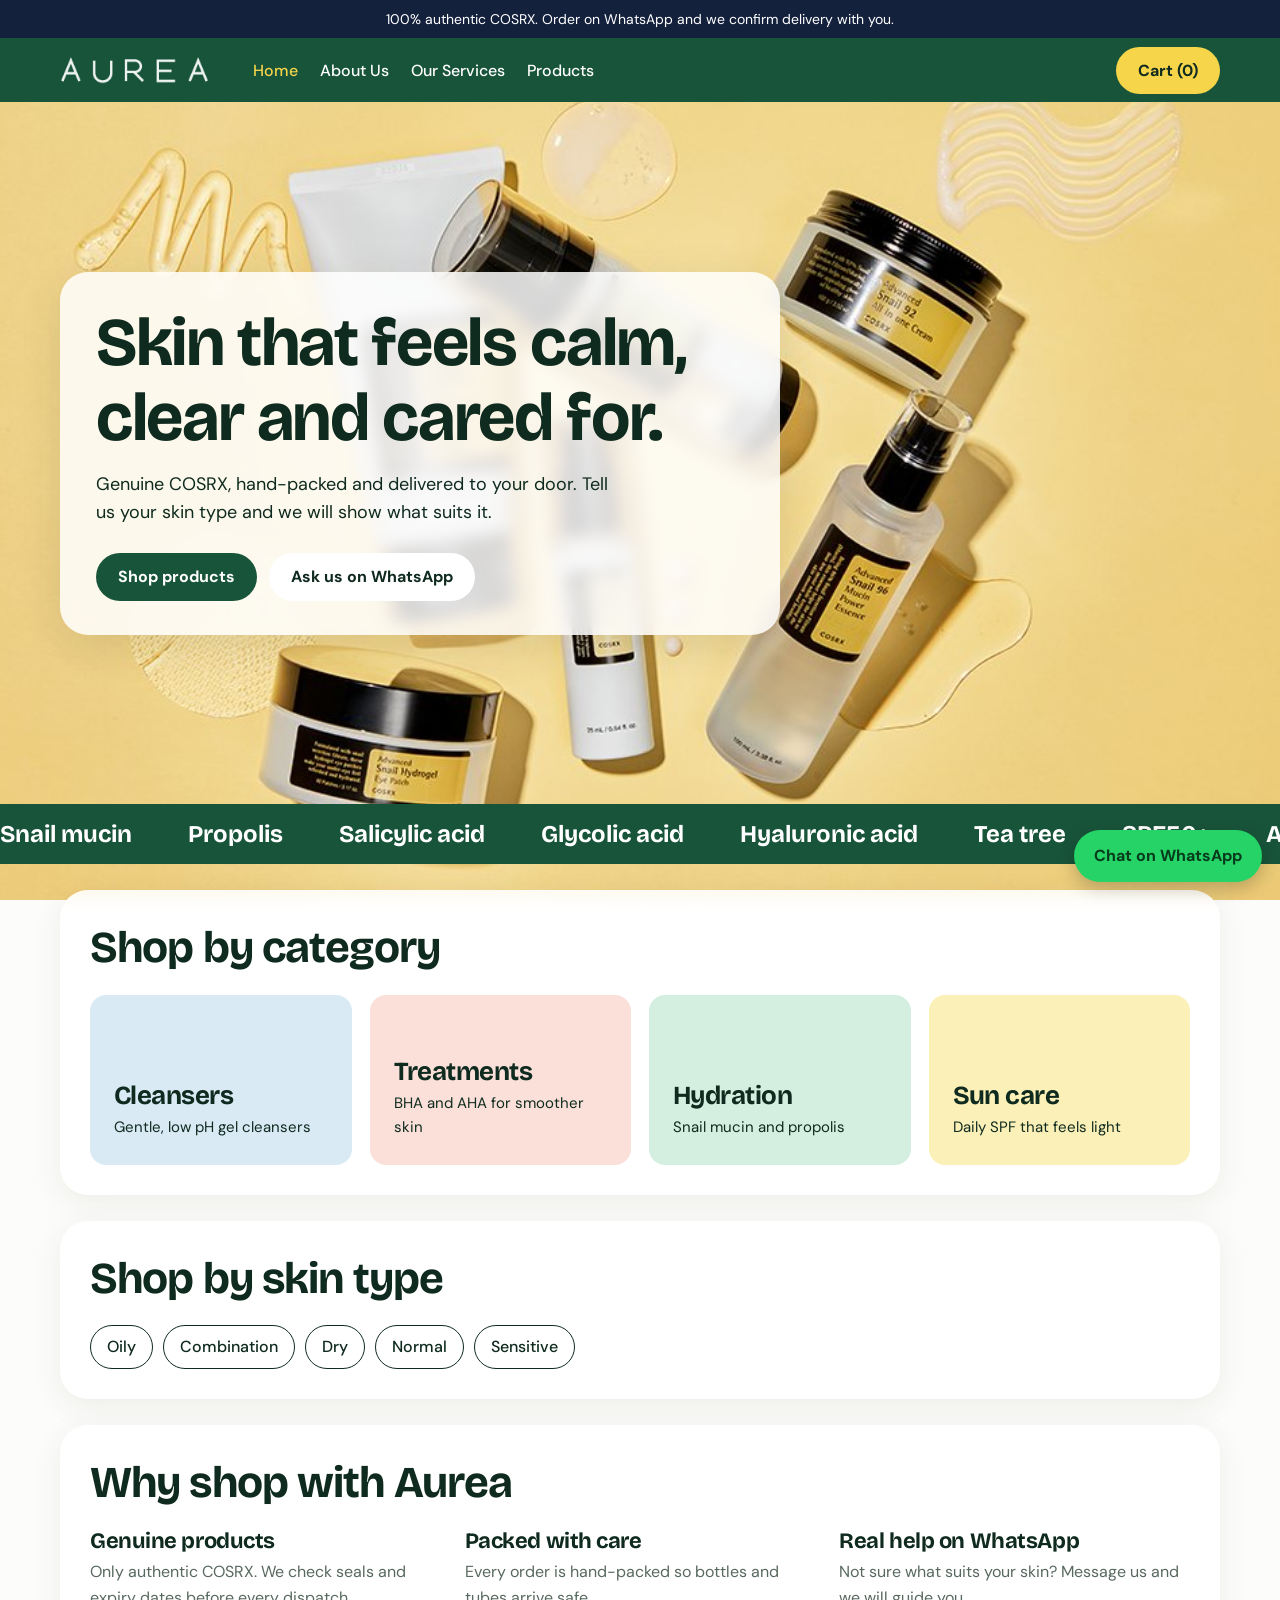
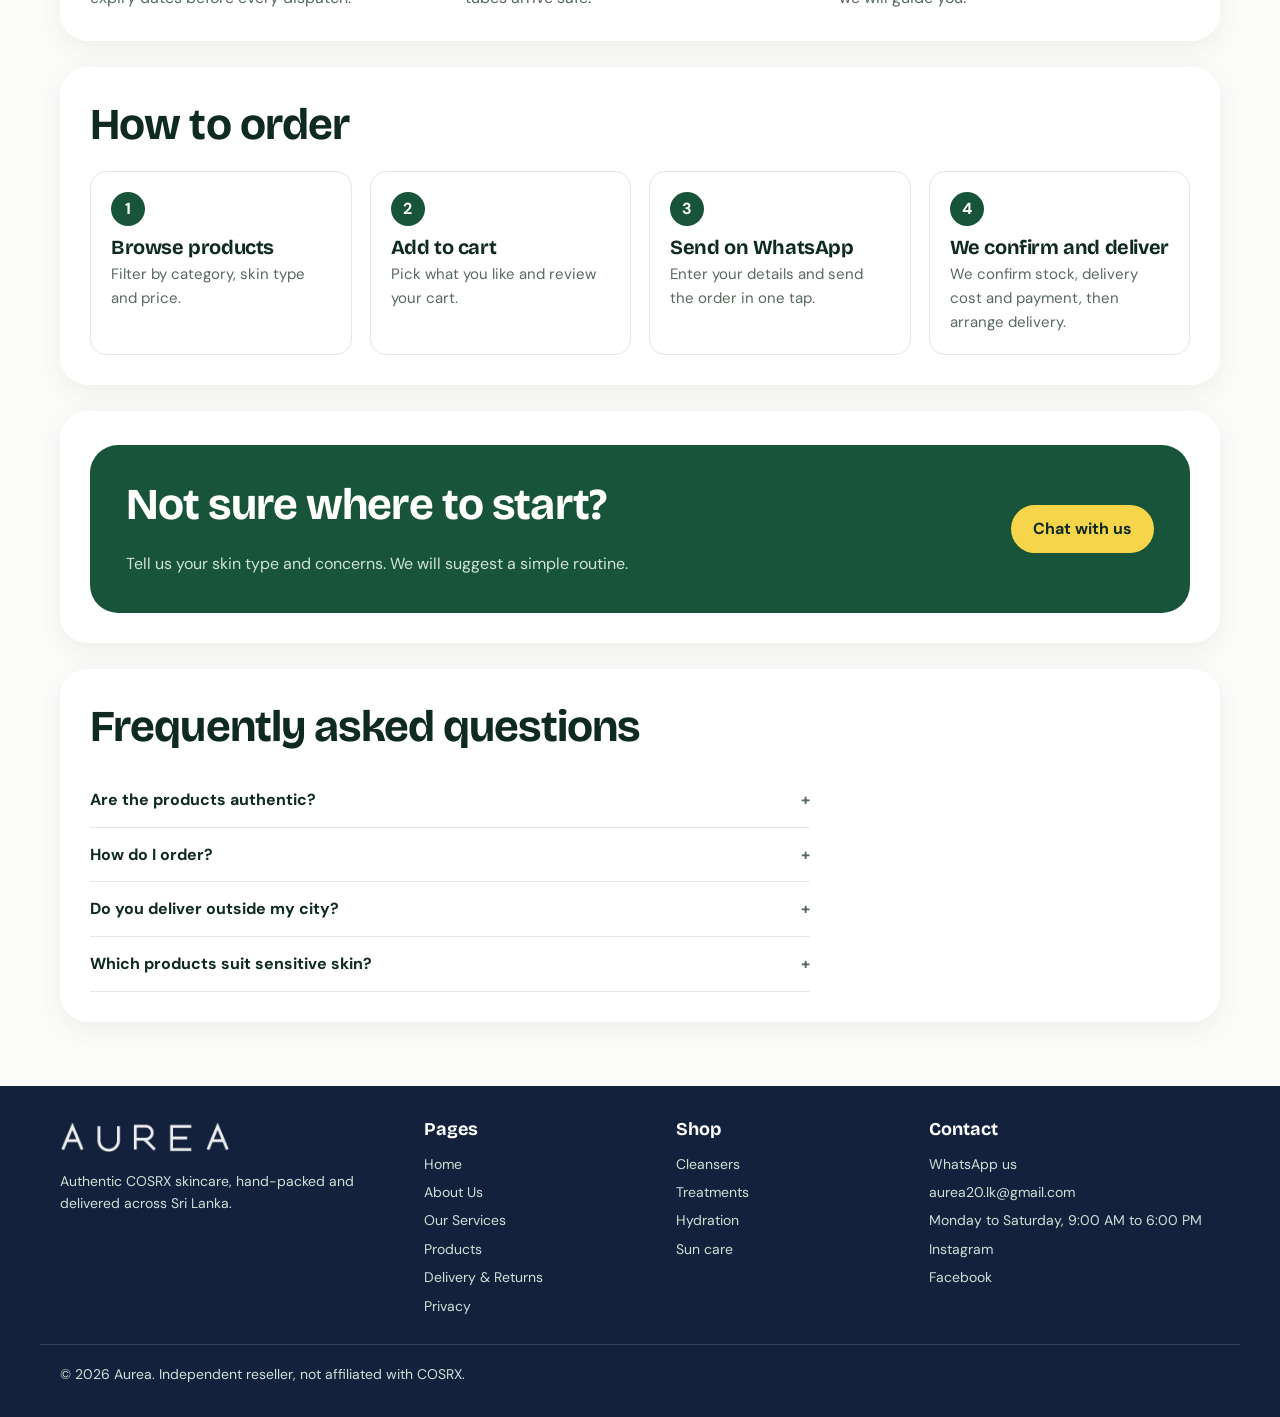
==== commit 6d774bf1: "Add files via upload" ====
--- a/index.html
+++ b/index.html
@@ -1,4 +1,4 @@
-<!DOCTYPE html><html lang="en"><head><meta charset="utf-8"><meta name="viewport" content="width=device-width, initial-scale=1, viewport-fit=cover"><link rel="stylesheet" href="https://fonts.googleapis.com/css2?family=Bricolage+Grotesque:wght@500;700;800&family=DM+Sans:wght@400;500;700&display=swap"><link rel="stylesheet" href="style.css"><script>document.documentElement.className="js"</script><title>Aurea | Authentic COSRX Korean Skincare in Sri Lanka</title><meta name="description" content="Genuine COSRX skincare, hand-packed and delivered across Sri Lanka. Shop by category or skin type and order on WhatsApp."><meta property="og:title" content="Aurea | Authentic COSRX Korean Skincare in Sri Lanka"><link rel="icon" href="favicon.svg" type="image/svg+xml"><link rel="canonical" href="https://YOUR-SITE.example/"><meta property="og:type" content="website"><meta property="og:site_name" content="Aurea"><meta property="og:image" content="https://YOUR-SITE.example/og.png"><meta name="twitter:card" content="summary_large_image"></head><body data-t="home"><div class="bar">100% authentic COSRX. Order on WhatsApp and we confirm delivery with you.</div>
+<!DOCTYPE html><html lang="en"><head><meta charset="utf-8"><meta name="viewport" content="width=device-width, initial-scale=1, viewport-fit=cover"><link rel="stylesheet" href="https://fonts.googleapis.com/css2?family=Bricolage+Grotesque:wght@500;700;800&family=DM+Sans:wght@400;500;700&display=swap"><link rel="stylesheet" href="style.css"><script>document.documentElement.className="js"</script><title>Aurea | Authentic COSRX Korean Skincare in Sri Lanka</title><meta name="description" content="Genuine COSRX skincare, hand-packed and delivered across Sri Lanka. Shop by category or skin type and order on WhatsApp."><meta property="og:title" content="Aurea | Authentic COSRX Korean Skincare in Sri Lanka"><link rel="icon" href="favicon.ico" sizes="any"><link rel="icon" type="image/png" sizes="32x32" href="favicon-32.png"><link rel="icon" type="image/png" sizes="192x192" href="favicon-192.png"><link rel="apple-touch-icon" href="apple-touch-icon.png"><link rel="canonical" href="https://YOUR-SITE.example/"><meta property="og:type" content="website"><meta property="og:site_name" content="Aurea"><meta property="og:image" content="https://YOUR-SITE.example/og.png"><meta name="twitter:card" content="summary_large_image"></head><body data-t="home"><div class="bgfix" aria-hidden="true"></div><div class="bar">100% authentic COSRX. Order on WhatsApp and we confirm delivery with you.</div>
 <header><div class="w"><a class="logo" href="index.html"><img src="logo-white.png" alt="Aurea" width="148" height="28"></a><nav class="nv"><a href="index.html" class="on">Home</a><a href="about.html">About Us</a><a href="services.html">Our Services</a><a href="products.html">Products</a></nav><span style="flex:1"></span><a class="btn pop" href="products.html#cart">Cart (<span data-cc>0</span>)</a></div></header>
 <div class="hero"><div class="w"><h1>Skin that feels calm, clear and cared for.</h1><p>Genuine COSRX, hand-packed and delivered to your door. Tell us your skin type and we will show what suits it.</p><div class="btns"><a class="btn" href="products.html">Shop products</a><a class="btn w2" data-wa="Hello Aurea, I need help choosing a product." target="_blank" rel="noopener">Ask us on WhatsApp</a></div></div></div><div class="tk" aria-hidden="true"><div><span>Snail mucin</span><span>Propolis</span><span>Salicylic acid</span><span>Glycolic acid</span><span>Hyaluronic acid</span><span>Tea tree</span><span>SPF50+</span><span>Aloe</span><span>Snail mucin</span><span>Propolis</span><span>Salicylic acid</span><span>Glycolic acid</span><span>Hyaluronic acid</span><span>Tea tree</span><span>SPF50+</span><span>Aloe</span></div></div><div class="w"><section class="more rv"><h2>Shop by category</h2><div class="cats"><a class="cc c-Cleanse" href="products.html?c=Cleanse"><h3>Cleansers</h3><p>Gentle, low pH gel cleansers</p></a><a class="cc c-Treat" href="products.html?c=Treat"><h3>Treatments</h3><p>BHA and AHA for smoother skin</p></a><a class="cc c-Hydrate" href="products.html?c=Hydrate"><h3>Hydration</h3><p>Snail mucin and propolis</p></a><a class="cc c-Protect" href="products.html?c=Protect"><h3>Sun care</h3><p>Daily SPF that feels light</p></a></div></section><section class="more rv"><h2>Shop by skin type</h2><div class="pick"><a class="ch" href="products.html?s=Oily">Oily</a><a class="ch" href="products.html?s=Combination">Combination</a><a class="ch" href="products.html?s=Dry">Dry</a><a class="ch" href="products.html?s=Normal">Normal</a><a class="ch" href="products.html?s=Sensitive">Sensitive</a></div></section><section class="more rv"><h2>Why shop with Aurea</h2><div class="why"><div><h3>Genuine products</h3><p>Only authentic COSRX. We check seals and expiry dates before every dispatch.</p></div><div><h3>Packed with care</h3><p>Every order is hand-packed so bottles and tubes arrive safe.</p></div><div><h3>Real help on WhatsApp</h3><p>Not sure what suits your skin? Message us and we will guide you.</p></div></div></section><section class="more rv"><h2>How to order</h2><ol class="ol"><li><h3>Browse products</h3><p>Filter by category, skin type and price.</p></li><li><h3>Add to cart</h3><p>Pick what you like and review your cart.</p></li><li><h3>Send on WhatsApp</h3><p>Enter your details and send the order in one tap.</p></li><li><h3>We confirm and deliver</h3><p>We confirm stock, delivery cost and payment, then arrange delivery.</p></li></ol></section><section class="more rv"><div class="cta"><div><h2>Not sure where to start?</h2><p>Tell us your skin type and concerns. We will suggest a simple routine.</p></div><a class="btn pop" data-wa="Hello Aurea, can you suggest a routine for my skin?" target="_blank" rel="noopener">Chat with us</a></div></section><section class="more rv"><h2>Frequently asked questions</h2><div style="max-width:720px"><details><summary>Are the products authentic?</summary><p>Yes. We only sell genuine COSRX, sourced from trusted suppliers.</p></details><details><summary>How do I order?</summary><p>Add products to your cart, enter your name, phone and address, then send the order on WhatsApp. We reply to confirm.</p></details><details><summary>Do you deliver outside my city?</summary><p>Yes, we deliver across Sri Lanka. We confirm the delivery cost with you on WhatsApp.</p></details><details><summary>Which products suit sensitive skin?</summary><p>Use the Sensitive filter on the Products page, and always patch test a new product first.</p></details></div></section></div>
 <footer><div class="w fg"><div><a class="logo" href="index.html"><img src="logo-white.png" alt="Aurea" width="148" height="28"></a><p style="color:#cfe0d6">Authentic COSRX skincare, hand-packed and delivered across Sri Lanka.</p></div><div><h4>Pages</h4><a href="index.html">Home</a><a href="about.html">About Us</a><a href="services.html">Our Services</a><a href="products.html">Products</a><a href="policy.html">Delivery &amp; Returns</a><a href="privacy.html">Privacy</a></div><div><h4>Shop</h4><a href="products.html?c=Cleanse">Cleansers</a><a href="products.html?c=Treat">Treatments</a><a href="products.html?c=Hydrate">Hydration</a><a href="products.html?c=Protect">Sun care</a></div><div><h4>Contact</h4><a data-wa="Hello Aurea!" target="_blank" rel="noopener">WhatsApp us</a><a data-k="email">email</a><span data-k="hours"></span><a data-k="ig" target="_blank" rel="noopener">Instagram</a><a data-k="fb" target="_blank" rel="noopener">Facebook</a></div></div><div class="w fb"><span>&copy; 2026 Aurea. Independent reseller, not affiliated with COSRX.</span></div></footer><a class="fw" data-wa="Hello Aurea, I need help choosing a product." target="_blank" rel="noopener">Chat on WhatsApp</a><nav class="bn"><a href="index.html">Home</a><a href="products.html">Products</a><a href="products.html#cart">Cart</a></nav><script src="site.js"></script></body></html>
--- a/style.css
+++ b/style.css
@@ -119,3 +119,14 @@
 .lb button{position:absolute;border:0;background:rgba(255,255,255,.14);color:#fff;cursor:pointer;border-radius:50%;width:48px;height:48px;font-size:32px;line-height:1;display:flex;align-items:center;justify-content:center}.lb button:hover{background:rgba(255,255,255,.28)}
 .lx{top:max(14px,env(safe-area-inset-top));right:14px}.lp{left:12px;top:50%;margin-top:-24px}.ln{right:12px;top:50%;margin-top:-24px}.lb.one .lp,.lb.one .ln{display:none}
 .lc{position:absolute;bottom:max(16px,env(safe-area-inset-bottom));left:0;right:0;text-align:center;color:#fff;font-size:14px}
+/* Home page: fixed photo background (stays still while the page scrolls) */
+html{background:var(--bg)}
+.bgfix{display:none}
+body[data-t=home]{background:transparent}
+body[data-t=home] .bgfix{display:block;position:fixed;inset:0;z-index:-1;background:#f6e7a8 url(home-bg.jpg) center/cover no-repeat}
+body[data-t=home] .hero{background:transparent;border-radius:0;min-height:78vh;display:flex;align-items:center;padding:48px 0}
+body[data-t=home] .hero .w{background:rgba(255,255,255,.84);-webkit-backdrop-filter:blur(8px);backdrop-filter:blur(8px);border-radius:28px;padding:34px 36px;max-width:720px;margin-left:max(20px,calc((100% - 1200px)/2 + 20px));margin-right:20px;box-shadow:0 10px 40px rgba(60,40,0,.12)}
+body[data-t=home] .tk{margin-top:0}
+body[data-t=home] .w>section.more{background:rgba(255,255,255,.88);-webkit-backdrop-filter:blur(8px);backdrop-filter:blur(8px);border-radius:28px;padding:34px 30px 30px;margin-top:26px;box-shadow:0 8px 30px rgba(60,40,0,.08)}
+body[data-t=home] .w>section.more:last-child{margin-bottom:34px}
+@media(max-width:700px){body[data-t=home] .hero{min-height:70vh;padding:28px 0}body[data-t=home] .hero .w{margin:0 14px;padding:26px 22px}body[data-t=home] .w>section.more{padding:26px 18px 22px;border-radius:22px}}
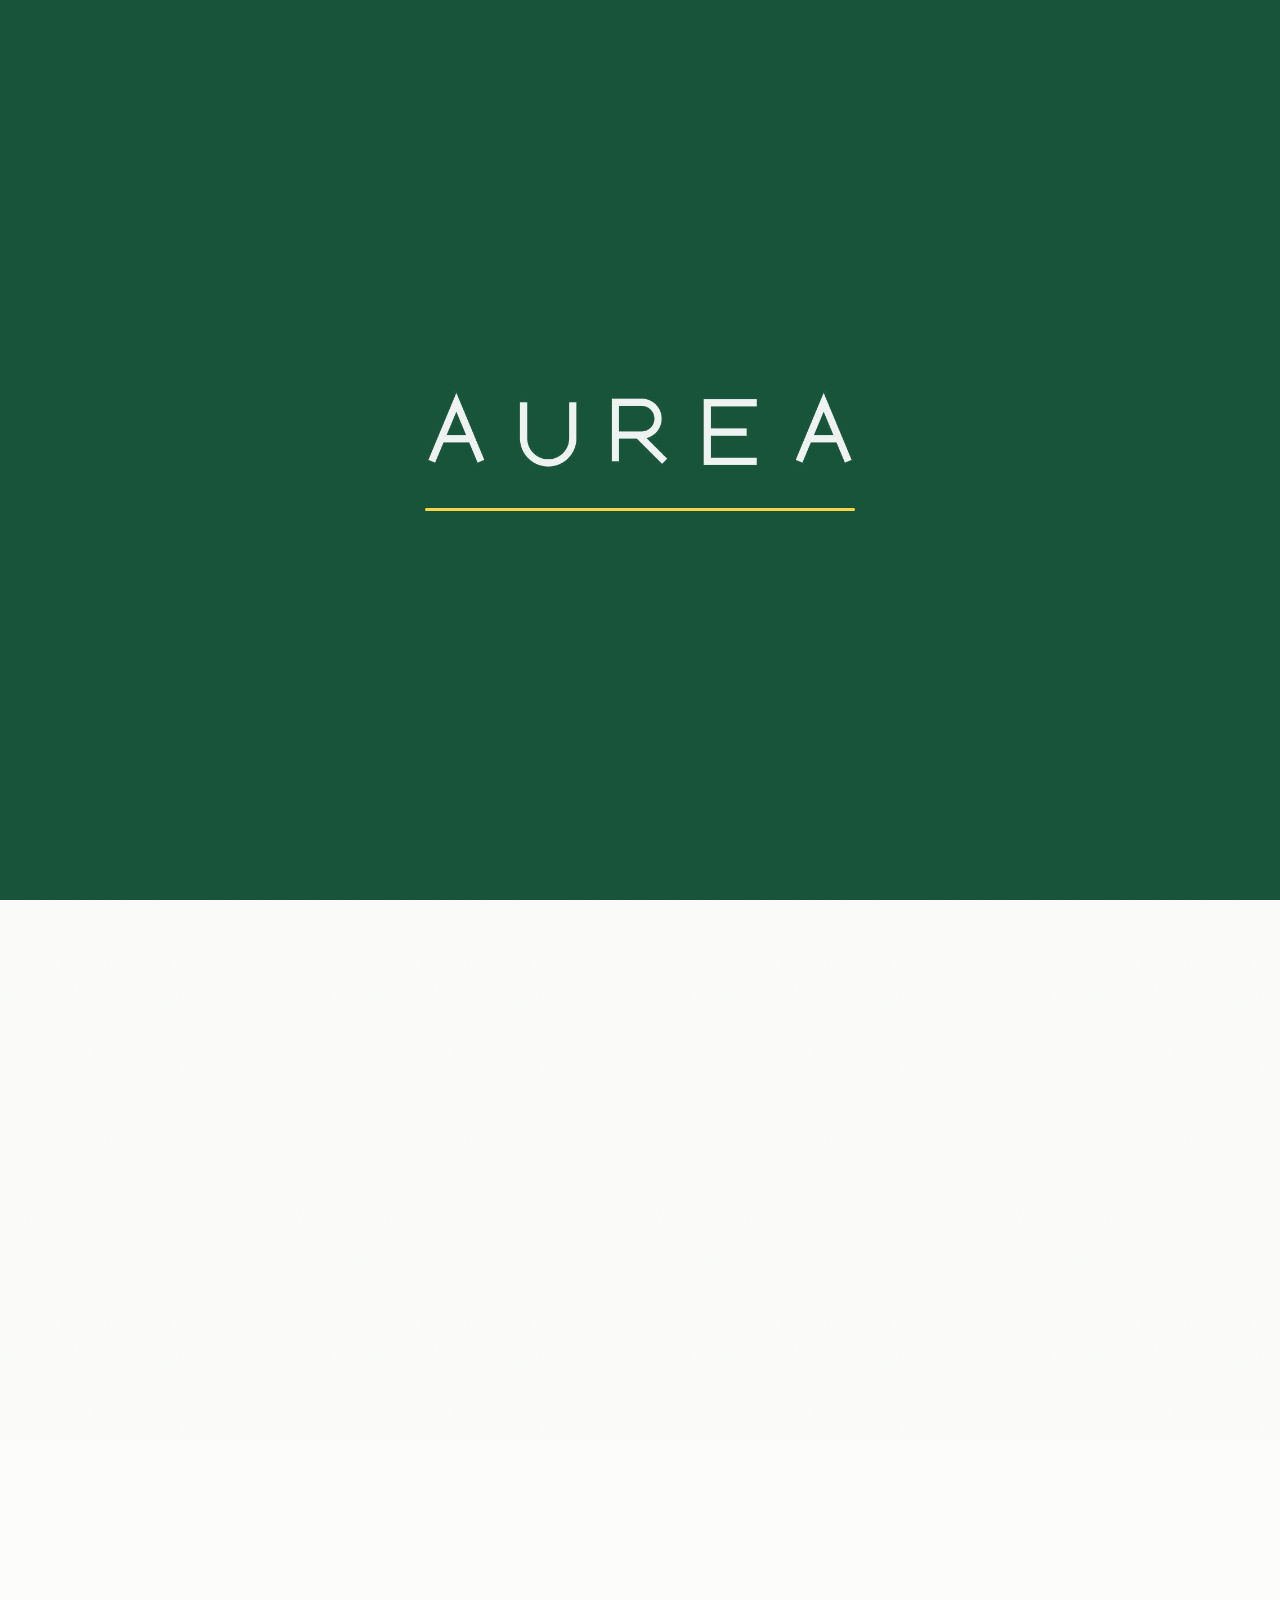
==== commit c42ef399: "Add files via upload" ====
--- a/index.html
+++ b/index.html
@@ -1,4 +1,4 @@
-<!DOCTYPE html><html lang="en"><head><meta charset="utf-8"><meta name="viewport" content="width=device-width, initial-scale=1, viewport-fit=cover"><link rel="stylesheet" href="https://fonts.googleapis.com/css2?family=Bricolage+Grotesque:wght@500;700;800&family=DM+Sans:wght@400;500;700&display=swap"><link rel="stylesheet" href="style.css"><script>document.documentElement.className="js"</script><title>Aurea | Authentic COSRX Korean Skincare in Sri Lanka</title><meta name="description" content="Genuine COSRX skincare, hand-packed and delivered across Sri Lanka. Shop by category or skin type and order on WhatsApp."><meta property="og:title" content="Aurea | Authentic COSRX Korean Skincare in Sri Lanka"><link rel="icon" href="favicon.ico" sizes="any"><link rel="icon" type="image/png" sizes="32x32" href="favicon-32.png"><link rel="icon" type="image/png" sizes="192x192" href="favicon-192.png"><link rel="apple-touch-icon" href="apple-touch-icon.png"><link rel="canonical" href="https://YOUR-SITE.example/"><meta property="og:type" content="website"><meta property="og:site_name" content="Aurea"><meta property="og:image" content="https://YOUR-SITE.example/og.png"><meta name="twitter:card" content="summary_large_image"></head><body data-t="home"><div class="bgfix" aria-hidden="true"></div><div class="bar">100% authentic COSRX. Order on WhatsApp and we confirm delivery with you.</div>
+<!DOCTYPE html><html lang="en"><head><meta charset="utf-8"><meta name="viewport" content="width=device-width, initial-scale=1, viewport-fit=cover"><link rel="stylesheet" href="https://fonts.googleapis.com/css2?family=Bricolage+Grotesque:wght@500;700;800&family=DM+Sans:wght@400;500;700&display=swap"><link rel="stylesheet" href="style.css"><script>document.documentElement.className="js"</script><title>Aurea | Authentic COSRX Korean Skincare in Sri Lanka</title><meta name="description" content="Genuine COSRX skincare, hand-packed and delivered across Sri Lanka. Shop by category or skin type and order on WhatsApp."><meta property="og:title" content="Aurea | Authentic COSRX Korean Skincare in Sri Lanka"><link rel="icon" href="favicon.ico" sizes="any"><link rel="icon" type="image/png" sizes="32x32" href="favicon-32.png"><link rel="icon" type="image/png" sizes="192x192" href="favicon-192.png"><link rel="apple-touch-icon" href="apple-touch-icon.png"><link rel="canonical" href="https://YOUR-SITE.example/"><meta property="og:type" content="website"><meta property="og:site_name" content="Aurea"><meta property="og:image" content="https://YOUR-SITE.example/og.png"><meta name="twitter:card" content="summary_large_image"><link rel="stylesheet" href="fx.css"><script>try{if(!matchMedia("(prefers-reduced-motion:reduce)").matches){document.documentElement.classList.add("pre");setTimeout(function(){document.documentElement.classList.remove("pre")},4500)}}catch(e){}</script></head><body data-t="home"><div class="bgfix" aria-hidden="true"></div><div class="bar">100% authentic COSRX. Order on WhatsApp and we confirm delivery with you.</div>
 <header><div class="w"><a class="logo" href="index.html"><img src="logo-white.png" alt="Aurea" width="148" height="28"></a><nav class="nv"><a href="index.html" class="on">Home</a><a href="about.html">About Us</a><a href="services.html">Our Services</a><a href="products.html">Products</a></nav><span style="flex:1"></span><a class="btn pop" href="products.html#cart">Cart (<span data-cc>0</span>)</a></div></header>
 <div class="hero"><div class="w"><h1>Skin that feels calm, clear and cared for.</h1><p>Genuine COSRX, hand-packed and delivered to your door. Tell us your skin type and we will show what suits it.</p><div class="btns"><a class="btn" href="products.html">Shop products</a><a class="btn w2" data-wa="Hello Aurea, I need help choosing a product." target="_blank" rel="noopener">Ask us on WhatsApp</a></div></div></div><div class="tk" aria-hidden="true"><div><span>Snail mucin</span><span>Propolis</span><span>Salicylic acid</span><span>Glycolic acid</span><span>Hyaluronic acid</span><span>Tea tree</span><span>SPF50+</span><span>Aloe</span><span>Snail mucin</span><span>Propolis</span><span>Salicylic acid</span><span>Glycolic acid</span><span>Hyaluronic acid</span><span>Tea tree</span><span>SPF50+</span><span>Aloe</span></div></div><div class="w"><section class="more rv"><h2>Shop by category</h2><div class="cats"><a class="cc c-Cleanse" href="products.html?c=Cleanse"><h3>Cleansers</h3><p>Gentle, low pH gel cleansers</p></a><a class="cc c-Treat" href="products.html?c=Treat"><h3>Treatments</h3><p>BHA and AHA for smoother skin</p></a><a class="cc c-Hydrate" href="products.html?c=Hydrate"><h3>Hydration</h3><p>Snail mucin and propolis</p></a><a class="cc c-Protect" href="products.html?c=Protect"><h3>Sun care</h3><p>Daily SPF that feels light</p></a></div></section><section class="more rv"><h2>Shop by skin type</h2><div class="pick"><a class="ch" href="products.html?s=Oily">Oily</a><a class="ch" href="products.html?s=Combination">Combination</a><a class="ch" href="products.html?s=Dry">Dry</a><a class="ch" href="products.html?s=Normal">Normal</a><a class="ch" href="products.html?s=Sensitive">Sensitive</a></div></section><section class="more rv"><h2>Why shop with Aurea</h2><div class="why"><div><h3>Genuine products</h3><p>Only authentic COSRX. We check seals and expiry dates before every dispatch.</p></div><div><h3>Packed with care</h3><p>Every order is hand-packed so bottles and tubes arrive safe.</p></div><div><h3>Real help on WhatsApp</h3><p>Not sure what suits your skin? Message us and we will guide you.</p></div></div></section><section class="more rv"><h2>How to order</h2><ol class="ol"><li><h3>Browse products</h3><p>Filter by category, skin type and price.</p></li><li><h3>Add to cart</h3><p>Pick what you like and review your cart.</p></li><li><h3>Send on WhatsApp</h3><p>Enter your details and send the order in one tap.</p></li><li><h3>We confirm and deliver</h3><p>We confirm stock, delivery cost and payment, then arrange delivery.</p></li></ol></section><section class="more rv"><div class="cta"><div><h2>Not sure where to start?</h2><p>Tell us your skin type and concerns. We will suggest a simple routine.</p></div><a class="btn pop" data-wa="Hello Aurea, can you suggest a routine for my skin?" target="_blank" rel="noopener">Chat with us</a></div></section><section class="more rv"><h2>Frequently asked questions</h2><div style="max-width:720px"><details><summary>Are the products authentic?</summary><p>Yes. We only sell genuine COSRX, sourced from trusted suppliers.</p></details><details><summary>How do I order?</summary><p>Add products to your cart, enter your name, phone and address, then send the order on WhatsApp. We reply to confirm.</p></details><details><summary>Do you deliver outside my city?</summary><p>Yes, we deliver across Sri Lanka. We confirm the delivery cost with you on WhatsApp.</p></details><details><summary>Which products suit sensitive skin?</summary><p>Use the Sensitive filter on the Products page, and always patch test a new product first.</p></details></div></section></div>
-<footer><div class="w fg"><div><a class="logo" href="index.html"><img src="logo-white.png" alt="Aurea" width="148" height="28"></a><p style="color:#cfe0d6">Authentic COSRX skincare, hand-packed and delivered across Sri Lanka.</p></div><div><h4>Pages</h4><a href="index.html">Home</a><a href="about.html">About Us</a><a href="services.html">Our Services</a><a href="products.html">Products</a><a href="policy.html">Delivery &amp; Returns</a><a href="privacy.html">Privacy</a></div><div><h4>Shop</h4><a href="products.html?c=Cleanse">Cleansers</a><a href="products.html?c=Treat">Treatments</a><a href="products.html?c=Hydrate">Hydration</a><a href="products.html?c=Protect">Sun care</a></div><div><h4>Contact</h4><a data-wa="Hello Aurea!" target="_blank" rel="noopener">WhatsApp us</a><a data-k="email">email</a><span data-k="hours"></span><a data-k="ig" target="_blank" rel="noopener">Instagram</a><a data-k="fb" target="_blank" rel="noopener">Facebook</a></div></div><div class="w fb"><span>&copy; 2026 Aurea. Independent reseller, not affiliated with COSRX.</span></div></footer><a class="fw" data-wa="Hello Aurea, I need help choosing a product." target="_blank" rel="noopener">Chat on WhatsApp</a><nav class="bn"><a href="index.html">Home</a><a href="products.html">Products</a><a href="products.html#cart">Cart</a></nav><script src="site.js"></script></body></html>+<footer><div class="w fg"><div><a class="logo" href="index.html"><img src="logo-white.png" alt="Aurea" width="148" height="28"></a><p style="color:#cfe0d6">Authentic COSRX skincare, hand-packed and delivered across Sri Lanka.</p></div><div><h4>Pages</h4><a href="index.html">Home</a><a href="about.html">About Us</a><a href="services.html">Our Services</a><a href="products.html">Products</a><a href="policy.html">Delivery &amp; Returns</a><a href="privacy.html">Privacy</a></div><div><h4>Shop</h4><a href="products.html?c=Cleanse">Cleansers</a><a href="products.html?c=Treat">Treatments</a><a href="products.html?c=Hydrate">Hydration</a><a href="products.html?c=Protect">Sun care</a></div><div><h4>Contact</h4><a data-wa="Hello Aurea!" target="_blank" rel="noopener">WhatsApp us</a><a data-k="email">email</a><span data-k="hours"></span><a data-k="ig" target="_blank" rel="noopener">Instagram</a><a data-k="fb" target="_blank" rel="noopener">Facebook</a></div></div><div class="w fb"><span>&copy; 2026 Aurea. Independent reseller, not affiliated with COSRX.</span></div></footer><a class="fw" data-wa="Hello Aurea, I need help choosing a product." target="_blank" rel="noopener">Chat on WhatsApp</a><nav class="bn"><a href="index.html">Home</a><a href="products.html">Products</a><a href="products.html#cart">Cart</a></nav><script src="site.js"></script><script src="fx.js"></script></body></html>
--- a/fx.css
+++ b/fx.css
@@ -0,0 +1,82 @@
+/* AUREA motion layer. Loaded after style.css. Remove the fx.css/fx.js links to switch it all off. */
+html.pre body>*:not(.pl):not(.pt){visibility:hidden}
+html.fx.fine,html.fx.fine *{cursor:none!important}
+html.fx.fine input,html.fx.fine textarea{cursor:text!important}
+
+/* ---------- preloader + page wipe ---------- */
+.pl,.pt{position:fixed;inset:0;z-index:100000;background:var(--g);display:flex;align-items:center;justify-content:center;flex-direction:column;gap:38px;clip-path:inset(0 0 0 0);will-change:clip-path}
+.pt{clip-path:inset(100% 0 0 0);transition:clip-path .55s cubic-bezier(.7,0,.2,1);pointer-events:none}
+.pt.on{clip-path:inset(0 0 0 0);pointer-events:all}
+.pl.out{clip-path:inset(0 0 100% 0);transition:clip-path .85s cubic-bezier(.76,0,.24,1)}
+.pl img{width:min(62vw,430px);height:auto;clip-path:inset(0 100% 0 0);transform:scale(1.12);transition:clip-path 1s cubic-bezier(.7,0,.2,1),transform 1.4s cubic-bezier(.2,.8,.2,1)}
+.pl.run img{clip-path:inset(0 0 0 0);transform:none}
+.pl .lnb{width:min(62vw,430px);height:3px;background:rgba(255,255,255,.18);border-radius:3px;overflow:hidden}
+.pl .lnb i{display:block;height:100%;width:100%;background:var(--pop);transform:scaleX(0);transform-origin:left;transition:transform 1.15s cubic-bezier(.6,0,.2,1)}
+.pl.run .lnb i{transform:scaleX(1)}
+.pl.q img,.pl.q .lnb{display:none}
+
+/* ---------- scroll bar, grain ---------- */
+.scp{position:fixed;top:0;left:0;right:0;height:4px;z-index:99990;background:var(--pop);transform:scaleX(0);transform-origin:left;pointer-events:none}
+html.fx body::after{content:"";position:fixed;inset:-60%;z-index:99980;pointer-events:none;opacity:.07;mix-blend-mode:multiply;background:url("data:image/svg+xml;utf8,<svg xmlns='http://www.w3.org/2000/svg' width='180' height='180'><filter id='n'><feTurbulence type='fractalNoise' baseFrequency='.85' numOctaves='2' stitchTiles='stitch'/></filter><rect width='100%' height='100%' filter='url(%23n)'/></svg>");animation:gr .9s steps(6) infinite}
+@keyframes gr{0%{transform:translate(0,0)}17%{transform:translate(-4%,3%)}33%{transform:translate(3%,-5%)}50%{transform:translate(-6%,-2%)}67%{transform:translate(5%,4%)}83%{transform:translate(-2%,6%)}100%{transform:translate(0,0)}}
+
+/* ---------- header hides on scroll down ---------- */
+html.fx header{transition:transform .45s cubic-bezier(.2,.8,.2,1)}
+html.fx header.hd{transform:translateY(-110%)}
+
+/* ---------- cursor ---------- */
+.cur,.cud{position:fixed;left:0;top:0;z-index:100001;pointer-events:none;opacity:0;transition:opacity .25s}
+.cur.on,.cud.on{opacity:1}
+.cur{width:38px;height:38px;margin:-19px 0 0 -19px;border-radius:50%;border:1.5px solid #fff;mix-blend-mode:difference;display:flex;align-items:center;justify-content:center;font:700 12px/1 "DM Sans",sans-serif;color:#fff;transition:width .3s cubic-bezier(.2,.8,.2,1),height .3s cubic-bezier(.2,.8,.2,1),margin .3s cubic-bezier(.2,.8,.2,1),background .3s,opacity .25s}
+.cud{width:7px;height:7px;margin:-3.5px 0 0 -3.5px;border-radius:50%;background:#fff;mix-blend-mode:difference}
+.cur.h{width:70px;height:70px;margin:-35px 0 0 -35px;background:#fff}
+.cur.v{width:84px;height:84px;margin:-42px 0 0 -42px;background:var(--pop);border-color:var(--pop);mix-blend-mode:normal;color:var(--ink)}
+.cur.d{width:26px;height:26px;margin:-13px 0 0 -13px}
+
+/* ---------- headline word reveal ---------- */
+.sp .wd{display:inline-block;overflow:hidden;vertical-align:top;padding:0 .04em .14em;margin:0 -.04em -.14em}
+.sp .wd>span{display:inline-block;transform:translateY(118%) rotate(7deg);transform-origin:0 100%;transition:transform 1s cubic-bezier(.16,.9,.2,1)}
+.sp.in .wd>span{transform:none}
+
+/* ---------- section reveals ---------- */
+.js .rv{opacity:0;transform:translateY(80px) scale(.965);filter:blur(10px);transition:opacity .9s,transform 1.1s cubic-bezier(.16,.9,.2,1),filter .9s}
+.js .rv.in{opacity:1;transform:none;filter:none}
+@keyframes pop{from{opacity:0;transform:translateY(54px) scale(.86) rotate(-3deg)}to{opacity:1;transform:none}}
+.js .rv:not(.in) :is(.cc,.why>div,.ol li,.ch,.cta>*,details){opacity:0}
+.rv.in :is(.cc,.why>div,.ol li,.ch,.cta>*,details){animation:pop .95s var(--d,0s) cubic-bezier(.2,.9,.2,1.15) backwards}
+
+/* hero entrance after the preloader wipe */
+html.fx .hero p,html.fx .hero .btns,html.fx .hero .pick{animation:none;opacity:0;transform:translateY(34px);transition:opacity .9s,transform 1s cubic-bezier(.16,.9,.2,1)}
+html.fx.go .hero p{opacity:1;transform:none;transition-delay:.55s}
+html.fx.go .hero .btns,html.fx.go .hero .pick{opacity:1;transform:none;transition-delay:.75s}
+html.fx .hero .w{opacity:0;transition:opacity .7s}
+html.fx.go .hero .w,html.fx:not(.pre) .hero .w.t{opacity:1}
+
+/* ---------- 3D tilt + glare ---------- */
+html.fx .cc,html.fx .card,html.fx .ol li,html.fx .hero .w{transform:perspective(900px) rotateX(var(--rx,0deg)) rotateY(var(--ry,0deg));transition:transform .25s ease-out,box-shadow .3s;position:relative}
+html.fx .cc:hover,html.fx .card:hover{transform:perspective(900px) translateY(-8px) rotateX(var(--rx,0deg)) rotateY(var(--ry,0deg))}
+html.fx .cc{overflow:hidden}
+html.fx .cc::after,html.fx .card::after,html.fx .ol li::after{content:"";position:absolute;inset:0;pointer-events:none;border-radius:inherit;opacity:0;transition:opacity .3s;background:radial-gradient(420px circle at var(--mx,50%) var(--my,50%),rgba(255,255,255,.55),transparent 55%)}
+html.fx .cc:hover::after,html.fx .card:hover::after,html.fx .ol li:hover::after{opacity:1}
+html.fx .card img{transition:transform .9s cubic-bezier(.16,.9,.2,1)}
+html.fx .card:hover img{transform:scale(1.09) rotate(-1.5deg)}
+
+/* ---------- buttons ---------- */
+html.fx .btn{position:relative;overflow:hidden;translate:var(--tx,0) var(--ty,0);transition:translate .35s cubic-bezier(.2,.8,.2,1),background .2s,color .2s}
+html.fx .ch,html.fx .nv a{translate:var(--tx,0) var(--ty,0);transition:translate .35s cubic-bezier(.2,.8,.2,1),background .2s,color .2s,border-color .2s}
+html.fx .btn::before{content:"";position:absolute;top:0;left:-70%;width:45%;height:100%;background:linear-gradient(100deg,transparent,rgba(255,255,255,.5),transparent);transform:skewX(-20deg);transition:left .7s}
+html.fx .btn:hover::before{left:130%}
+.rp{position:absolute;border-radius:50%;background:rgba(255,255,255,.55);transform:scale(0);animation:rp .7s ease-out forwards;pointer-events:none}
+@keyframes rp{to{transform:scale(1);opacity:0}}
+.bump{animation:bump .6s cubic-bezier(.2,.9,.2,1.4)}
+@keyframes bump{0%{transform:scale(1)}30%{transform:scale(1.3) rotate(-4deg)}100%{transform:scale(1)}}
+.fly{position:fixed;z-index:100002;pointer-events:none;border-radius:50%;background:#fff center/contain no-repeat;box-shadow:0 10px 30px rgba(0,0,0,.35);border:3px solid var(--pop)}
+
+/* ---------- home: marquee, background layers ---------- */
+html.fx .tk{will-change:transform}
+html.fx .tk div{animation:none;will-change:transform}
+.gel{position:fixed;inset:0;z-index:-1;pointer-events:none;width:100%;height:100%}
+body[data-t=home] .bgfix{transform:translate3d(var(--bx,0px),var(--by,0px),0) scale(var(--bs,1.06));will-change:transform}
+
+@media(max-width:700px){html.fx body::after{opacity:.05}.cur,.cud{display:none}}
+@media(prefers-reduced-motion:reduce){.pl,.pt,.scp,.cur,.cud,.gel{display:none!important}}
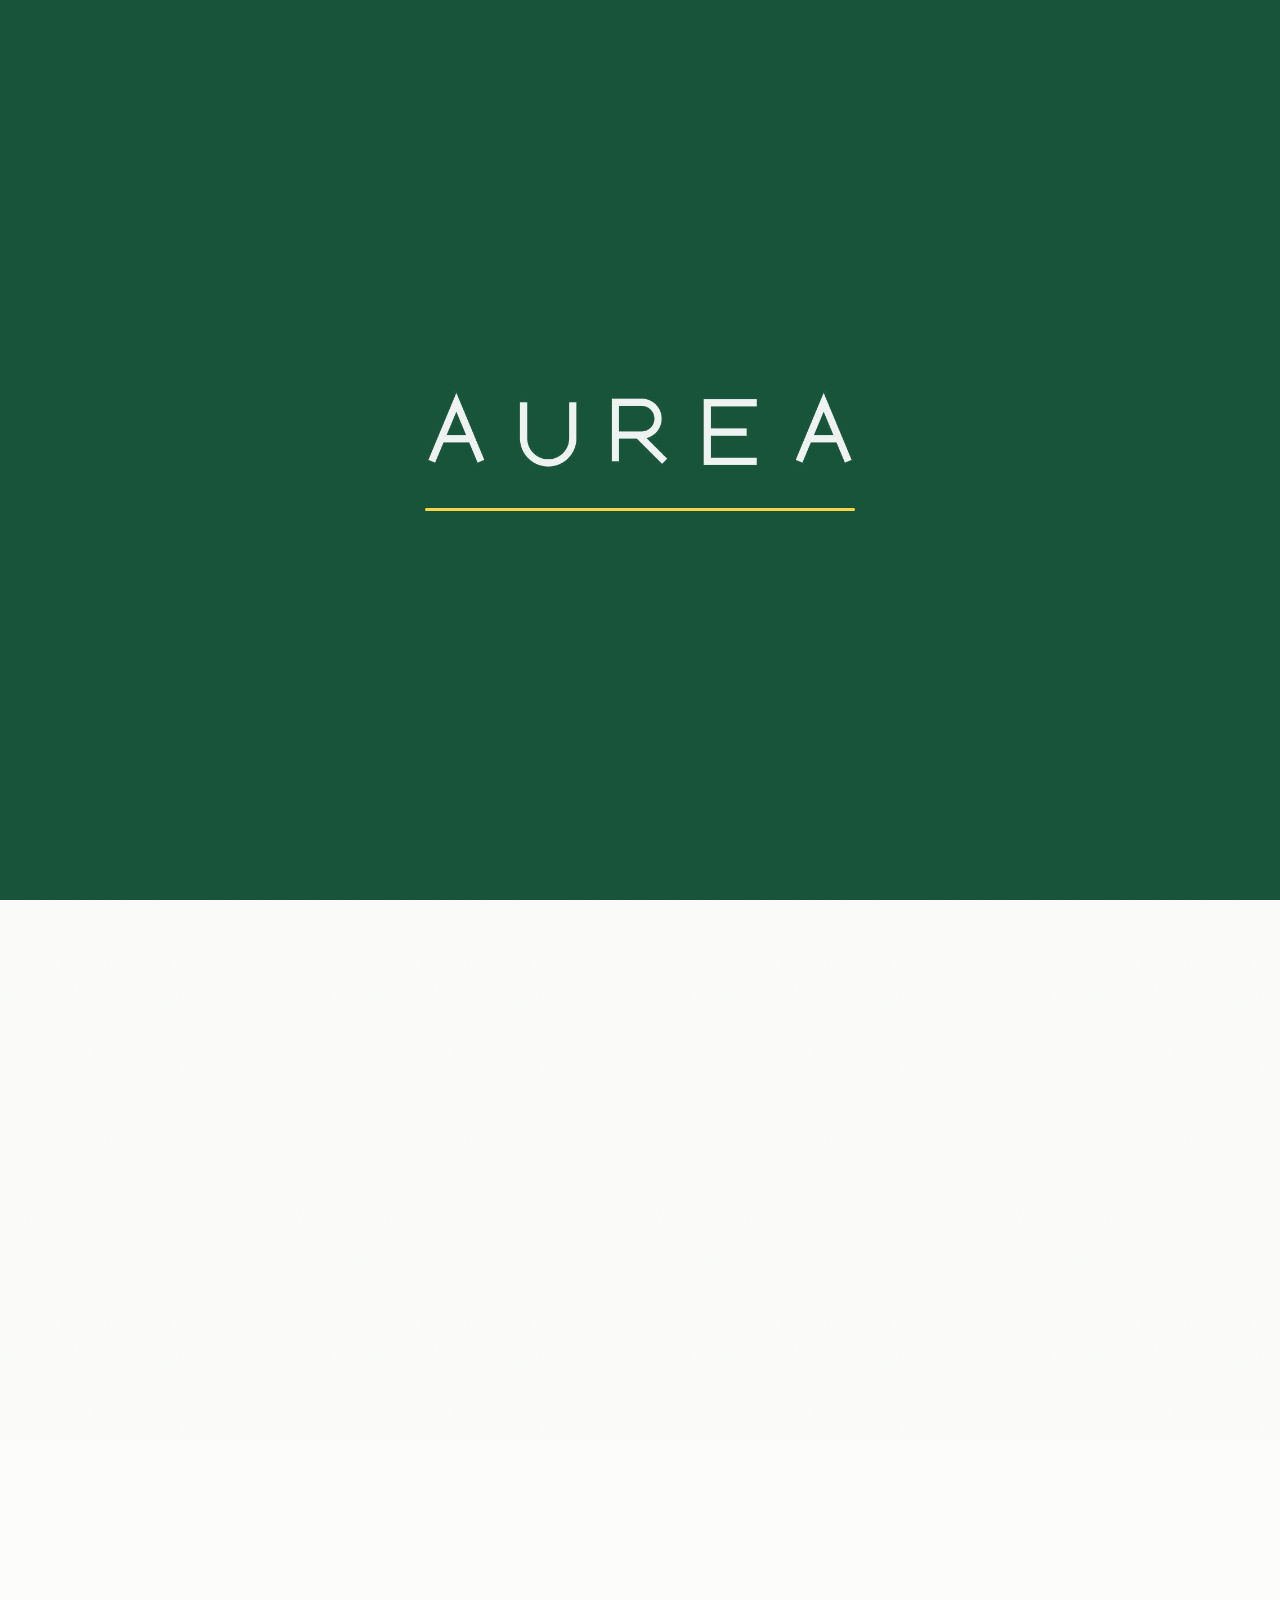
==== commit d6b12e85: "Add files via upload" ====
--- a/index.html
+++ b/index.html
@@ -1,4 +1,31 @@
-<!DOCTYPE html><html lang="en"><head><meta charset="utf-8"><meta name="viewport" content="width=device-width, initial-scale=1, viewport-fit=cover"><link rel="stylesheet" href="https://fonts.googleapis.com/css2?family=Bricolage+Grotesque:wght@500;700;800&family=DM+Sans:wght@400;500;700&display=swap"><link rel="stylesheet" href="style.css"><script>document.documentElement.className="js"</script><title>Aurea | Authentic COSRX Korean Skincare in Sri Lanka</title><meta name="description" content="Genuine COSRX skincare, hand-packed and delivered across Sri Lanka. Shop by category or skin type and order on WhatsApp."><meta property="og:title" content="Aurea | Authentic COSRX Korean Skincare in Sri Lanka"><link rel="icon" href="favicon.ico" sizes="any"><link rel="icon" type="image/png" sizes="32x32" href="favicon-32.png"><link rel="icon" type="image/png" sizes="192x192" href="favicon-192.png"><link rel="apple-touch-icon" href="apple-touch-icon.png"><link rel="canonical" href="https://YOUR-SITE.example/"><meta property="og:type" content="website"><meta property="og:site_name" content="Aurea"><meta property="og:image" content="https://YOUR-SITE.example/og.png"><meta name="twitter:card" content="summary_large_image"><link rel="stylesheet" href="fx.css"><script>try{if(!matchMedia("(prefers-reduced-motion:reduce)").matches){document.documentElement.classList.add("pre");setTimeout(function(){document.documentElement.classList.remove("pre")},4500)}}catch(e){}</script></head><body data-t="home"><div class="bgfix" aria-hidden="true"></div><div class="bar">100% authentic COSRX. Order on WhatsApp and we confirm delivery with you.</div>
+<!DOCTYPE html><html lang="en"><head><meta charset="utf-8"><meta name="viewport" content="width=device-width, initial-scale=1, viewport-fit=cover"><link rel="stylesheet" href="https://fonts.googleapis.com/css2?family=Bricolage+Grotesque:wght@500;700;800&family=DM+Sans:wght@400;500;700&display=swap"><link rel="stylesheet" href="style.css"><script>document.documentElement.className="js"</script><title>Aurea | Authentic COSRX Korean Skincare in Sri Lanka</title><meta name="description" content="Genuine COSRX skincare, hand-packed and delivered across Sri Lanka. Shop by category or skin type and order on WhatsApp."><meta property="og:title" content="Aurea | Authentic COSRX Korean Skincare in Sri Lanka"><link rel="icon" href="favicon.ico" sizes="any"><link rel="icon" type="image/png" sizes="32x32" href="favicon-32.png"><link rel="icon" type="image/png" sizes="192x192" href="favicon-192.png"><link rel="apple-touch-icon" href="apple-touch-icon.png"><link rel="canonical" href="https://YOUR-SITE.example/"><meta property="og:type" content="website"><meta property="og:site_name" content="Aurea"><meta property="og:image" content="https://YOUR-SITE.example/og.png"><meta name="twitter:card" content="summary_large_image"><link rel="stylesheet" href="fx.css"><script>try{if(!matchMedia("(prefers-reduced-motion:reduce)").matches){document.documentElement.classList.add("pre");setTimeout(function(){document.documentElement.classList.remove("pre")},4500)}}catch(e){}</script><style>
+.rt{display:grid;grid-template-columns:repeat(4,1fr);gap:18px;margin-top:22px;counter-reset:st}
+.rt a{position:relative;display:flex;flex-direction:column;text-decoration:none;color:inherit;background:#fff;border:1px solid var(--line);border-radius:24px;overflow:hidden;transition:transform .35s cubic-bezier(.2,.9,.2,1.1),box-shadow .35s}
+.rt a:hover{transform:translateY(-8px);box-shadow:0 22px 44px rgba(24,84,58,.18)}
+.rt .ph{position:relative;aspect-ratio:1/1;background:radial-gradient(circle at 50% 38%,#fff 30%,var(--mint) 100%)}
+.rt .ph img{position:absolute;inset:0;width:100%;height:100%;object-fit:contain;padding:9%;transition:transform .5s}
+.rt a:hover .ph img{transform:scale(1.07) rotate(-2deg)}
+.rt .sp{position:absolute;top:14px;left:14px;z-index:1;background:var(--g);color:#fff;border-radius:999px;font:700 13px "DM Sans";padding:4px 12px}
+.rt .tx{padding:16px 18px 20px}
+.rt h3{font-size:19px}.rt p{margin:6px 0 0;color:var(--mute);font-size:14px}
+.rt b{display:block;margin-top:10px;color:var(--g);font:800 18px "Bricolage Grotesque"}
+.rtn{max-width:560px;color:var(--mute);margin:8px 0 0}
+.rtc{margin-top:26px}
+@media(max-width:900px){.rt{grid-template-columns:repeat(2,1fr);gap:12px}.rt h3{font-size:16px}.rt .tx{padding:12px 14px 16px}}
+@media(max-width:700px){
+.hero{min-height:auto!important}
+.cats{grid-template-columns:1fr 1fr!important;gap:10px!important}
+.cats .cc{min-height:104px!important;padding:14px!important}
+.cats .cc h3{font-size:18px!important}.cats .cc p{font-size:13px!important;line-height:1.35}
+.pick{gap:8px}
+.rt .sp{font-size:12px;padding:3px 10px}
+.rt .ph img{padding:6%}
+}
+</style></head><body data-t="home"><div class="bgfix" aria-hidden="true"></div><div class="bar">100% authentic COSRX. Order on WhatsApp and we confirm delivery with you.</div>
 <header><div class="w"><a class="logo" href="index.html"><img src="logo-white.png" alt="Aurea" width="148" height="28"></a><nav class="nv"><a href="index.html" class="on">Home</a><a href="about.html">About Us</a><a href="services.html">Our Services</a><a href="products.html">Products</a></nav><span style="flex:1"></span><a class="btn pop" href="products.html#cart">Cart (<span data-cc>0</span>)</a></div></header>
-<div class="hero"><div class="w"><h1>Skin that feels calm, clear and cared for.</h1><p>Genuine COSRX, hand-packed and delivered to your door. Tell us your skin type and we will show what suits it.</p><div class="btns"><a class="btn" href="products.html">Shop products</a><a class="btn w2" data-wa="Hello Aurea, I need help choosing a product." target="_blank" rel="noopener">Ask us on WhatsApp</a></div></div></div><div class="tk" aria-hidden="true"><div><span>Snail mucin</span><span>Propolis</span><span>Salicylic acid</span><span>Glycolic acid</span><span>Hyaluronic acid</span><span>Tea tree</span><span>SPF50+</span><span>Aloe</span><span>Snail mucin</span><span>Propolis</span><span>Salicylic acid</span><span>Glycolic acid</span><span>Hyaluronic acid</span><span>Tea tree</span><span>SPF50+</span><span>Aloe</span></div></div><div class="w"><section class="more rv"><h2>Shop by category</h2><div class="cats"><a class="cc c-Cleanse" href="products.html?c=Cleanse"><h3>Cleansers</h3><p>Gentle, low pH gel cleansers</p></a><a class="cc c-Treat" href="products.html?c=Treat"><h3>Treatments</h3><p>BHA and AHA for smoother skin</p></a><a class="cc c-Hydrate" href="products.html?c=Hydrate"><h3>Hydration</h3><p>Snail mucin and propolis</p></a><a class="cc c-Protect" href="products.html?c=Protect"><h3>Sun care</h3><p>Daily SPF that feels light</p></a></div></section><section class="more rv"><h2>Shop by skin type</h2><div class="pick"><a class="ch" href="products.html?s=Oily">Oily</a><a class="ch" href="products.html?s=Combination">Combination</a><a class="ch" href="products.html?s=Dry">Dry</a><a class="ch" href="products.html?s=Normal">Normal</a><a class="ch" href="products.html?s=Sensitive">Sensitive</a></div></section><section class="more rv"><h2>Why shop with Aurea</h2><div class="why"><div><h3>Genuine products</h3><p>Only authentic COSRX. We check seals and expiry dates before every dispatch.</p></div><div><h3>Packed with care</h3><p>Every order is hand-packed so bottles and tubes arrive safe.</p></div><div><h3>Real help on WhatsApp</h3><p>Not sure what suits your skin? Message us and we will guide you.</p></div></div></section><section class="more rv"><h2>How to order</h2><ol class="ol"><li><h3>Browse products</h3><p>Filter by category, skin type and price.</p></li><li><h3>Add to cart</h3><p>Pick what you like and review your cart.</p></li><li><h3>Send on WhatsApp</h3><p>Enter your details and send the order in one tap.</p></li><li><h3>We confirm and deliver</h3><p>We confirm stock, delivery cost and payment, then arrange delivery.</p></li></ol></section><section class="more rv"><div class="cta"><div><h2>Not sure where to start?</h2><p>Tell us your skin type and concerns. We will suggest a simple routine.</p></div><a class="btn pop" data-wa="Hello Aurea, can you suggest a routine for my skin?" target="_blank" rel="noopener">Chat with us</a></div></section><section class="more rv"><h2>Frequently asked questions</h2><div style="max-width:720px"><details><summary>Are the products authentic?</summary><p>Yes. We only sell genuine COSRX, sourced from trusted suppliers.</p></details><details><summary>How do I order?</summary><p>Add products to your cart, enter your name, phone and address, then send the order on WhatsApp. We reply to confirm.</p></details><details><summary>Do you deliver outside my city?</summary><p>Yes, we deliver across Sri Lanka. We confirm the delivery cost with you on WhatsApp.</p></details><details><summary>Which products suit sensitive skin?</summary><p>Use the Sensitive filter on the Products page, and always patch test a new product first.</p></details></div></section></div>
+<div class="hero"><div class="w"><h1>Skin that feels calm, clear and cared for.</h1><p>Genuine COSRX, hand-packed and delivered to your door. Tell us your skin type and we will show what suits it.</p><div class="btns"><a class="btn" href="products.html">Shop products</a><a class="btn w2" data-wa="Hello Aurea, I need help choosing a product." target="_blank" rel="noopener">Ask us on WhatsApp</a></div></div></div><div class="tk" aria-hidden="true"><div><span>Snail mucin</span><span>Propolis</span><span>Salicylic acid</span><span>Glycolic acid</span><span>Hyaluronic acid</span><span>Tea tree</span><span>SPF50+</span><span>Aloe</span><span>Snail mucin</span><span>Propolis</span><span>Salicylic acid</span><span>Glycolic acid</span><span>Hyaluronic acid</span><span>Tea tree</span><span>SPF50+</span><span>Aloe</span></div></div><div class="w"><section class="more rv"><h2>A simple routine, four steps</h2><p class="rtn">Start here if you are new to Korean skincare. Each step is one product, used in this order.</p><div class="rt" id="rt"></div><div class="rtc"><a class="btn" href="products.html">See all products</a></div></section>
+<script src="products.js"></script><script>(function(){var R=[["gelcl","Step 1","Cleanse","Wash away oil and dirt without tightness."],["bha","Step 2","Treat","Clear pores two or three nights a week."],["snail96","Step 3","Hydrate","Soft, bouncy moisture morning and night."],["sun","Step 4","Protect","SPF50+ every morning to finish."]],h="";
+R.forEach(function(r){var p=P.filter(function(x){return x.id===r[0]})[0];if(!p)return;h+='<a href="product.html?id='+p.id+'"><div class="ph"><span class="sp">'+r[1]+'</span><img src="images/'+p.id+'.jpg" alt="'+p.n+'" loading="lazy"></div><div class="tx"><h3>'+r[2]+'</h3><p>'+r[3]+'</p><b>Rs. '+String(p.price).replace(/\B(?=(\d{3})+(?!\d))/g,",")+'</b></div></a>'});
+var e=document.getElementById("rt");if(h)e.innerHTML=h;else e.parentNode.style.display="none"})()</script>
+<section class="more rv"><h2>Shop by category</h2><div class="cats"><a class="cc c-Cleanse" href="products.html?c=Cleanse"><h3>Cleansers</h3><p>Gentle, low pH gel cleansers</p></a><a class="cc c-Treat" href="products.html?c=Treat"><h3>Treatments</h3><p>BHA and AHA for smoother skin</p></a><a class="cc c-Hydrate" href="products.html?c=Hydrate"><h3>Hydration</h3><p>Snail mucin and propolis</p></a><a class="cc c-Protect" href="products.html?c=Protect"><h3>Sun care</h3><p>Daily SPF that feels light</p></a></div></section><section class="more rv"><h2>Shop by skin type</h2><div class="pick"><a class="ch" href="products.html?s=Oily">Oily</a><a class="ch" href="products.html?s=Combination">Combination</a><a class="ch" href="products.html?s=Dry">Dry</a><a class="ch" href="products.html?s=Normal">Normal</a><a class="ch" href="products.html?s=Sensitive">Sensitive</a></div></section><section class="more rv"><h2>Why shop with Aurea</h2><div class="why"><div><h3>Genuine products</h3><p>Only authentic COSRX. We check seals and expiry dates before every dispatch.</p></div><div><h3>Packed with care</h3><p>Every order is hand-packed so bottles and tubes arrive safe.</p></div><div><h3>Real help on WhatsApp</h3><p>Not sure what suits your skin? Message us and we will guide you.</p></div></div></section><section class="more rv"><h2>How to order</h2><ol class="ol"><li><h3>Browse products</h3><p>Filter by category, skin type and price.</p></li><li><h3>Add to cart</h3><p>Pick what you like and review your cart.</p></li><li><h3>Send on WhatsApp</h3><p>Enter your details and send the order in one tap.</p></li><li><h3>We confirm and deliver</h3><p>We confirm stock, delivery cost and payment, then arrange delivery.</p></li></ol></section><section class="more rv"><div class="cta"><div><h2>Not sure where to start?</h2><p>Tell us your skin type and concerns. We will suggest a simple routine.</p></div><a class="btn pop" data-wa="Hello Aurea, can you suggest a routine for my skin?" target="_blank" rel="noopener">Chat with us</a></div></section><section class="more rv"><h2>Frequently asked questions</h2><div style="max-width:720px"><details><summary>Are the products authentic?</summary><p>Yes. We only sell genuine COSRX, sourced from trusted suppliers.</p></details><details><summary>How do I order?</summary><p>Add products to your cart, enter your name, phone and address, then send the order on WhatsApp. We reply to confirm.</p></details><details><summary>Do you deliver outside my city?</summary><p>Yes, we deliver across Sri Lanka. We confirm the delivery cost with you on WhatsApp.</p></details><details><summary>Which products suit sensitive skin?</summary><p>Use the Sensitive filter on the Products page, and always patch test a new product first.</p></details></div></section></div>
 <footer><div class="w fg"><div><a class="logo" href="index.html"><img src="logo-white.png" alt="Aurea" width="148" height="28"></a><p style="color:#cfe0d6">Authentic COSRX skincare, hand-packed and delivered across Sri Lanka.</p></div><div><h4>Pages</h4><a href="index.html">Home</a><a href="about.html">About Us</a><a href="services.html">Our Services</a><a href="products.html">Products</a><a href="policy.html">Delivery &amp; Returns</a><a href="privacy.html">Privacy</a></div><div><h4>Shop</h4><a href="products.html?c=Cleanse">Cleansers</a><a href="products.html?c=Treat">Treatments</a><a href="products.html?c=Hydrate">Hydration</a><a href="products.html?c=Protect">Sun care</a></div><div><h4>Contact</h4><a data-wa="Hello Aurea!" target="_blank" rel="noopener">WhatsApp us</a><a data-k="email">email</a><span data-k="hours"></span><a data-k="ig" target="_blank" rel="noopener">Instagram</a><a data-k="fb" target="_blank" rel="noopener">Facebook</a></div></div><div class="w fb"><span>&copy; 2026 Aurea. Independent reseller, not affiliated with COSRX.</span></div></footer><a class="fw" data-wa="Hello Aurea, I need help choosing a product." target="_blank" rel="noopener">Chat on WhatsApp</a><nav class="bn"><a href="index.html">Home</a><a href="products.html">Products</a><a href="products.html#cart">Cart</a></nav><script src="site.js"></script><script src="fx.js"></script></body></html>
--- a/style.css
+++ b/style.css
@@ -33,7 +33,7 @@
 .tile{position:relative;aspect-ratio:1/1;display:flex;align-items:flex-end;justify-content:center;padding-bottom:16%;border:0;width:100%}
 .c-Cleanse{background:#D9EAF5}.c-Treat{background:#FBE0DA}.c-Hydrate{background:#D4EFDF}.c-Protect{background:#FBF0B8}
 .badge{position:absolute;top:12px;left:12px;background:#fff;border-radius:999px;font-size:12px;font-weight:700;padding:3px 10px}
-.badge.low{background:var(--pop)}.badge.out{background:var(--ink);color:#fff}
+.badge.low{background:#c62828;color:#fff}.badge.ok{background:#2e7d32;color:#fff}.badge.out{background:var(--ink);color:#fff}
 .cb{padding:14px 16px 16px;display:flex;flex-direction:column;gap:6px;flex:1}
 .cb h3{font-size:19px;line-height:1.2}.cb small{color:var(--mute)}
 .cb .row{display:flex;align-items:center;justify-content:space-between;margin-top:auto;padding-top:8px}.pr{font:700 19px "Bricolage Grotesque"}
@@ -130,3 +130,18 @@
 body[data-t=home] .w>section.more{background:rgba(255,255,255,.88);-webkit-backdrop-filter:blur(8px);backdrop-filter:blur(8px);border-radius:28px;padding:34px 30px 30px;margin-top:26px;box-shadow:0 8px 30px rgba(60,40,0,.08)}
 body[data-t=home] .w>section.more:last-child{margin-bottom:34px}
 @media(max-width:700px){body[data-t=home] .hero{min-height:70vh;padding:28px 0}body[data-t=home] .hero .w{margin:0 14px;padding:26px 22px}body[data-t=home] .w>section.more{padding:26px 18px 22px;border-radius:22px}}
+/* Delivery area chooser (cart) */
+.dz{border:0;margin:6px 0 0;padding:0;display:grid;gap:8px}.dz legend{font-weight:700;font-size:14px;padding:0;margin-bottom:6px;color:var(--mute)}
+.dz label{display:flex;align-items:center;gap:10px;border:1.5px solid var(--line);border-radius:14px;padding:11px 14px;cursor:pointer;background:#fff;transition:border-color .2s,background .2s}
+.dz label:has(input:checked){border-color:var(--g);background:var(--mint)}
+.dz label b{margin-left:auto}.dr .dz input{width:auto;padding:0;margin:0;accent-color:var(--g)}
+.tot.sub{font:500 16px "DM Sans",sans-serif;margin:8px 0}
+
+/* Mobile polish */
+html,body{max-width:100%;overflow-x:clip}
+@media(max-width:700px){
+.bn a{color:var(--g)}.bn a:active{background:var(--mint)}
+body{padding-bottom:calc(66px + env(safe-area-inset-bottom,0px))}
+.fw{right:12px;bottom:calc(70px + env(safe-area-inset-bottom,0px));padding:10px 15px;font-size:14px;animation:none;box-shadow:0 4px 14px rgba(0,0,0,.25)}
+.bgfix{transform:none!important;inset:0;width:100%}
+}
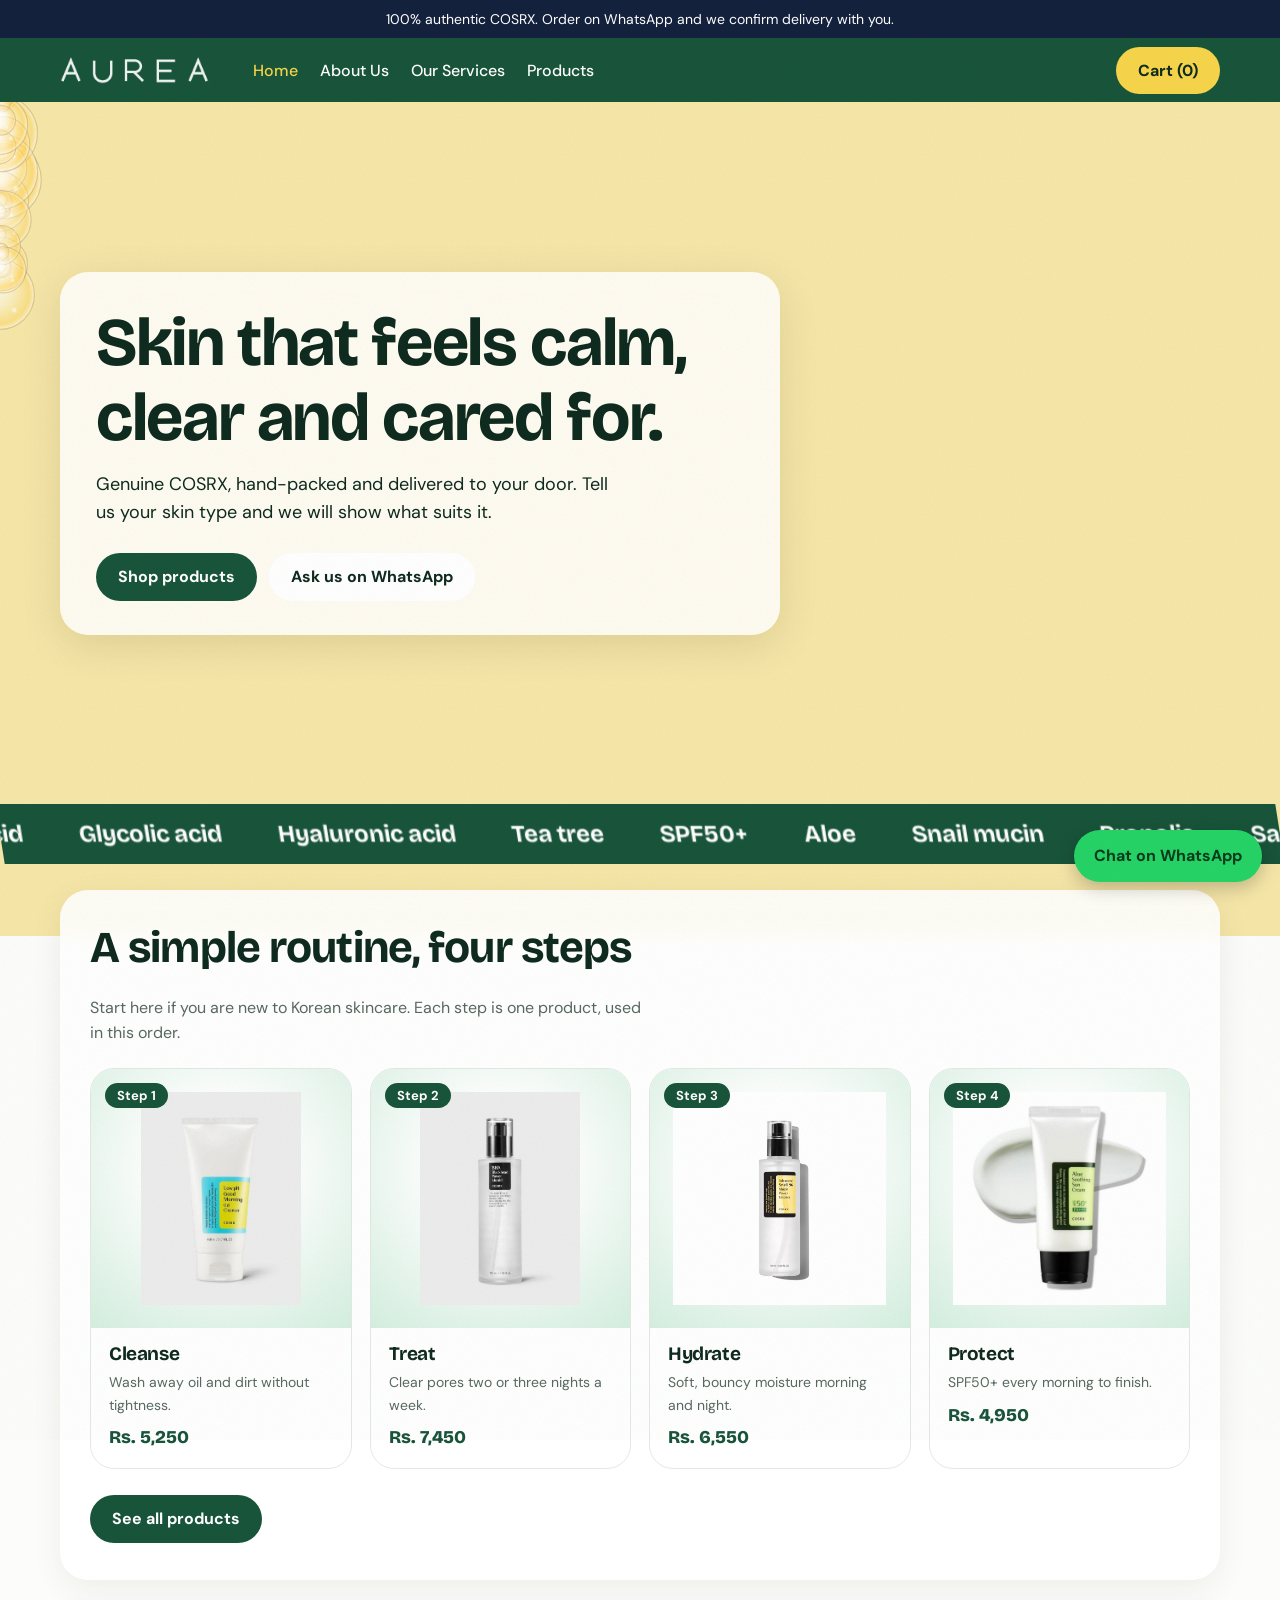
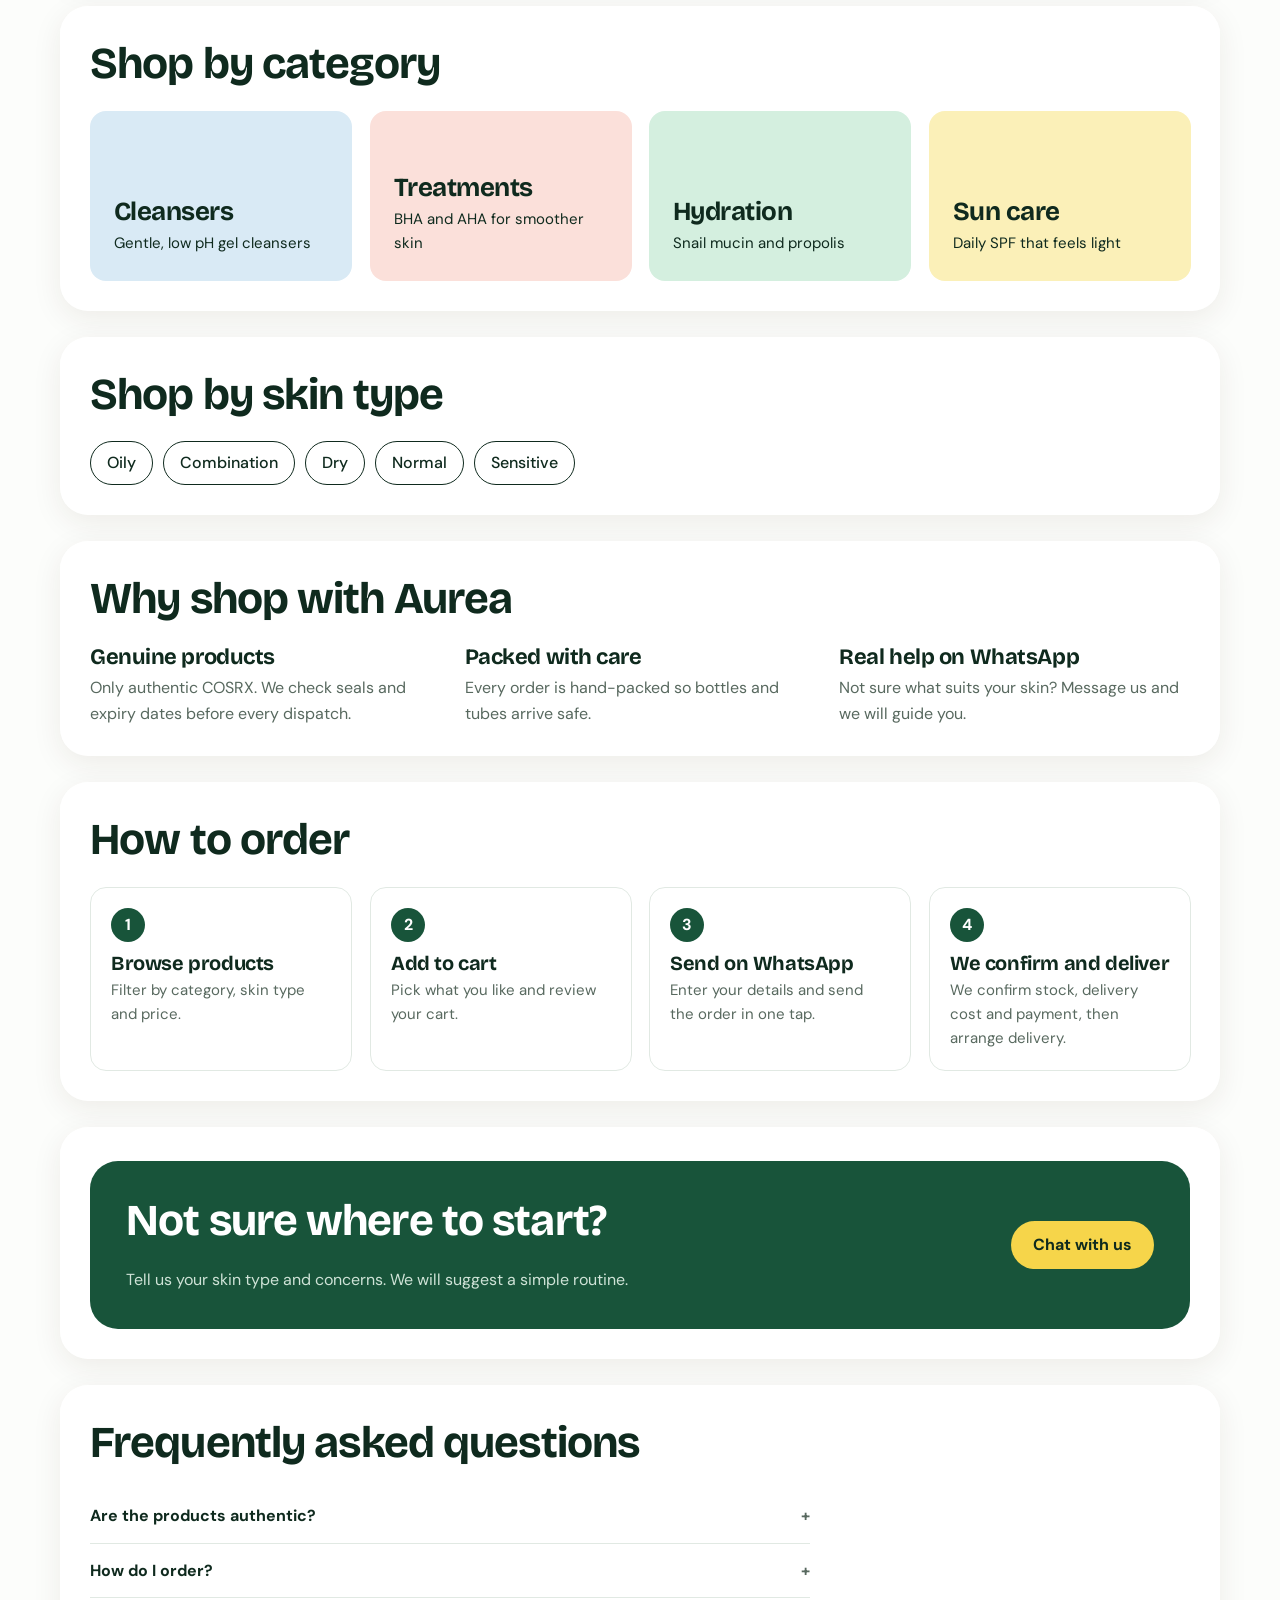
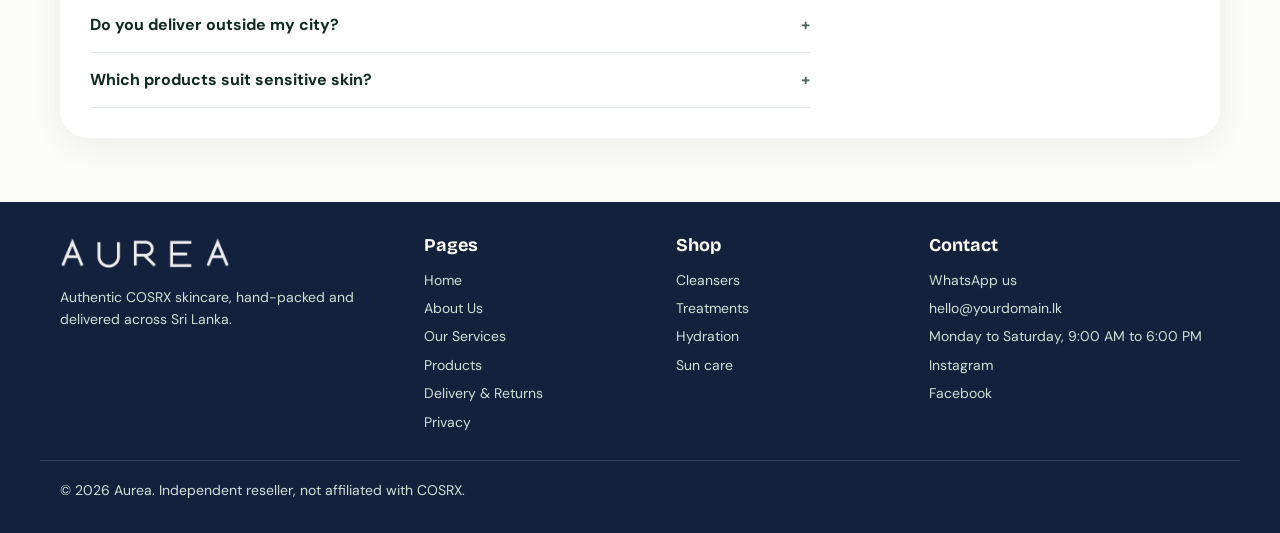
==== commit d25456e1: "Add files via upload" ====
--- a/index.html
+++ b/index.html
@@ -22,10 +22,10 @@
 .rt .ph img{padding:6%}
 }
 </style></head><body data-t="home"><div class="bgfix" aria-hidden="true"></div><div class="bar">100% authentic COSRX. Order on WhatsApp and we confirm delivery with you.</div>
-<header><div class="w"><a class="logo" href="index.html"><img src="logo-white.png" alt="Aurea" width="148" height="28"></a><nav class="nv"><a href="index.html" class="on">Home</a><a href="about.html">About Us</a><a href="services.html">Our Services</a><a href="products.html">Products</a></nav><span style="flex:1"></span><a class="btn pop" href="products.html#cart">Cart (<span data-cc>0</span>)</a></div></header>
+<header><div class="w"><a class="logo" href="index.html"><img src="logo-white.png" alt="Aurea" width="148" height="28"></a><nav class="nv"><a href="index.html" class="on">Home</a><a href="about.html">About Us</a><a href="services.html">Our Services</a><a href="products.html">Products</a></nav><span style="flex:1"></span><a class="btn pop" href="cart.html">Cart (<span data-cc>0</span>)</a></div></header>
 <div class="hero"><div class="w"><h1>Skin that feels calm, clear and cared for.</h1><p>Genuine COSRX, hand-packed and delivered to your door. Tell us your skin type and we will show what suits it.</p><div class="btns"><a class="btn" href="products.html">Shop products</a><a class="btn w2" data-wa="Hello Aurea, I need help choosing a product." target="_blank" rel="noopener">Ask us on WhatsApp</a></div></div></div><div class="tk" aria-hidden="true"><div><span>Snail mucin</span><span>Propolis</span><span>Salicylic acid</span><span>Glycolic acid</span><span>Hyaluronic acid</span><span>Tea tree</span><span>SPF50+</span><span>Aloe</span><span>Snail mucin</span><span>Propolis</span><span>Salicylic acid</span><span>Glycolic acid</span><span>Hyaluronic acid</span><span>Tea tree</span><span>SPF50+</span><span>Aloe</span></div></div><div class="w"><section class="more rv"><h2>A simple routine, four steps</h2><p class="rtn">Start here if you are new to Korean skincare. Each step is one product, used in this order.</p><div class="rt" id="rt"></div><div class="rtc"><a class="btn" href="products.html">See all products</a></div></section>
 <script src="products.js"></script><script>(function(){var R=[["gelcl","Step 1","Cleanse","Wash away oil and dirt without tightness."],["bha","Step 2","Treat","Clear pores two or three nights a week."],["snail96","Step 3","Hydrate","Soft, bouncy moisture morning and night."],["sun","Step 4","Protect","SPF50+ every morning to finish."]],h="";
 R.forEach(function(r){var p=P.filter(function(x){return x.id===r[0]})[0];if(!p)return;h+='<a href="product.html?id='+p.id+'"><div class="ph"><span class="sp">'+r[1]+'</span><img src="images/'+p.id+'.jpg" alt="'+p.n+'" loading="lazy"></div><div class="tx"><h3>'+r[2]+'</h3><p>'+r[3]+'</p><b>Rs. '+String(p.price).replace(/\B(?=(\d{3})+(?!\d))/g,",")+'</b></div></a>'});
 var e=document.getElementById("rt");if(h)e.innerHTML=h;else e.parentNode.style.display="none"})()</script>
 <section class="more rv"><h2>Shop by category</h2><div class="cats"><a class="cc c-Cleanse" href="products.html?c=Cleanse"><h3>Cleansers</h3><p>Gentle, low pH gel cleansers</p></a><a class="cc c-Treat" href="products.html?c=Treat"><h3>Treatments</h3><p>BHA and AHA for smoother skin</p></a><a class="cc c-Hydrate" href="products.html?c=Hydrate"><h3>Hydration</h3><p>Snail mucin and propolis</p></a><a class="cc c-Protect" href="products.html?c=Protect"><h3>Sun care</h3><p>Daily SPF that feels light</p></a></div></section><section class="more rv"><h2>Shop by skin type</h2><div class="pick"><a class="ch" href="products.html?s=Oily">Oily</a><a class="ch" href="products.html?s=Combination">Combination</a><a class="ch" href="products.html?s=Dry">Dry</a><a class="ch" href="products.html?s=Normal">Normal</a><a class="ch" href="products.html?s=Sensitive">Sensitive</a></div></section><section class="more rv"><h2>Why shop with Aurea</h2><div class="why"><div><h3>Genuine products</h3><p>Only authentic COSRX. We check seals and expiry dates before every dispatch.</p></div><div><h3>Packed with care</h3><p>Every order is hand-packed so bottles and tubes arrive safe.</p></div><div><h3>Real help on WhatsApp</h3><p>Not sure what suits your skin? Message us and we will guide you.</p></div></div></section><section class="more rv"><h2>How to order</h2><ol class="ol"><li><h3>Browse products</h3><p>Filter by category, skin type and price.</p></li><li><h3>Add to cart</h3><p>Pick what you like and review your cart.</p></li><li><h3>Send on WhatsApp</h3><p>Enter your details and send the order in one tap.</p></li><li><h3>We confirm and deliver</h3><p>We confirm stock, delivery cost and payment, then arrange delivery.</p></li></ol></section><section class="more rv"><div class="cta"><div><h2>Not sure where to start?</h2><p>Tell us your skin type and concerns. We will suggest a simple routine.</p></div><a class="btn pop" data-wa="Hello Aurea, can you suggest a routine for my skin?" target="_blank" rel="noopener">Chat with us</a></div></section><section class="more rv"><h2>Frequently asked questions</h2><div style="max-width:720px"><details><summary>Are the products authentic?</summary><p>Yes. We only sell genuine COSRX, sourced from trusted suppliers.</p></details><details><summary>How do I order?</summary><p>Add products to your cart, enter your name, phone and address, then send the order on WhatsApp. We reply to confirm.</p></details><details><summary>Do you deliver outside my city?</summary><p>Yes, we deliver across Sri Lanka. We confirm the delivery cost with you on WhatsApp.</p></details><details><summary>Which products suit sensitive skin?</summary><p>Use the Sensitive filter on the Products page, and always patch test a new product first.</p></details></div></section></div>
-<footer><div class="w fg"><div><a class="logo" href="index.html"><img src="logo-white.png" alt="Aurea" width="148" height="28"></a><p style="color:#cfe0d6">Authentic COSRX skincare, hand-packed and delivered across Sri Lanka.</p></div><div><h4>Pages</h4><a href="index.html">Home</a><a href="about.html">About Us</a><a href="services.html">Our Services</a><a href="products.html">Products</a><a href="policy.html">Delivery &amp; Returns</a><a href="privacy.html">Privacy</a></div><div><h4>Shop</h4><a href="products.html?c=Cleanse">Cleansers</a><a href="products.html?c=Treat">Treatments</a><a href="products.html?c=Hydrate">Hydration</a><a href="products.html?c=Protect">Sun care</a></div><div><h4>Contact</h4><a data-wa="Hello Aurea!" target="_blank" rel="noopener">WhatsApp us</a><a data-k="email">email</a><span data-k="hours"></span><a data-k="ig" target="_blank" rel="noopener">Instagram</a><a data-k="fb" target="_blank" rel="noopener">Facebook</a></div></div><div class="w fb"><span>&copy; 2026 Aurea. Independent reseller, not affiliated with COSRX.</span></div></footer><a class="fw" data-wa="Hello Aurea, I need help choosing a product." target="_blank" rel="noopener">Chat on WhatsApp</a><nav class="bn"><a href="index.html">Home</a><a href="products.html">Products</a><a href="products.html#cart">Cart</a></nav><script src="site.js"></script><script src="fx.js"></script></body></html>+<footer><div class="w fg"><div><a class="logo" href="index.html"><img src="logo-white.png" alt="Aurea" width="148" height="28"></a><p style="color:#cfe0d6">Authentic COSRX skincare, hand-packed and delivered across Sri Lanka.</p></div><div><h4>Pages</h4><a href="index.html">Home</a><a href="about.html">About Us</a><a href="services.html">Our Services</a><a href="products.html">Products</a><a href="policy.html">Delivery &amp; Returns</a><a href="privacy.html">Privacy</a></div><div><h4>Shop</h4><a href="products.html?c=Cleanse">Cleansers</a><a href="products.html?c=Treat">Treatments</a><a href="products.html?c=Hydrate">Hydration</a><a href="products.html?c=Protect">Sun care</a></div><div><h4>Contact</h4><a data-wa="Hello Aurea!" target="_blank" rel="noopener">WhatsApp us</a><a data-k="email">email</a><span data-k="hours"></span><a data-k="ig" target="_blank" rel="noopener">Instagram</a><a data-k="fb" target="_blank" rel="noopener">Facebook</a></div></div><div class="w fb"><span>&copy; 2026 Aurea. Independent reseller, not affiliated with COSRX.</span></div></footer><a class="fw" data-wa="Hello Aurea, I need help choosing a product." target="_blank" rel="noopener">Chat on WhatsApp</a><nav class="bn"><a href="index.html">Home</a><a href="products.html">Products</a><a href="cart.html">Cart</a></nav><script src="site.js"></script><script src="fx.js"></script></body></html>
